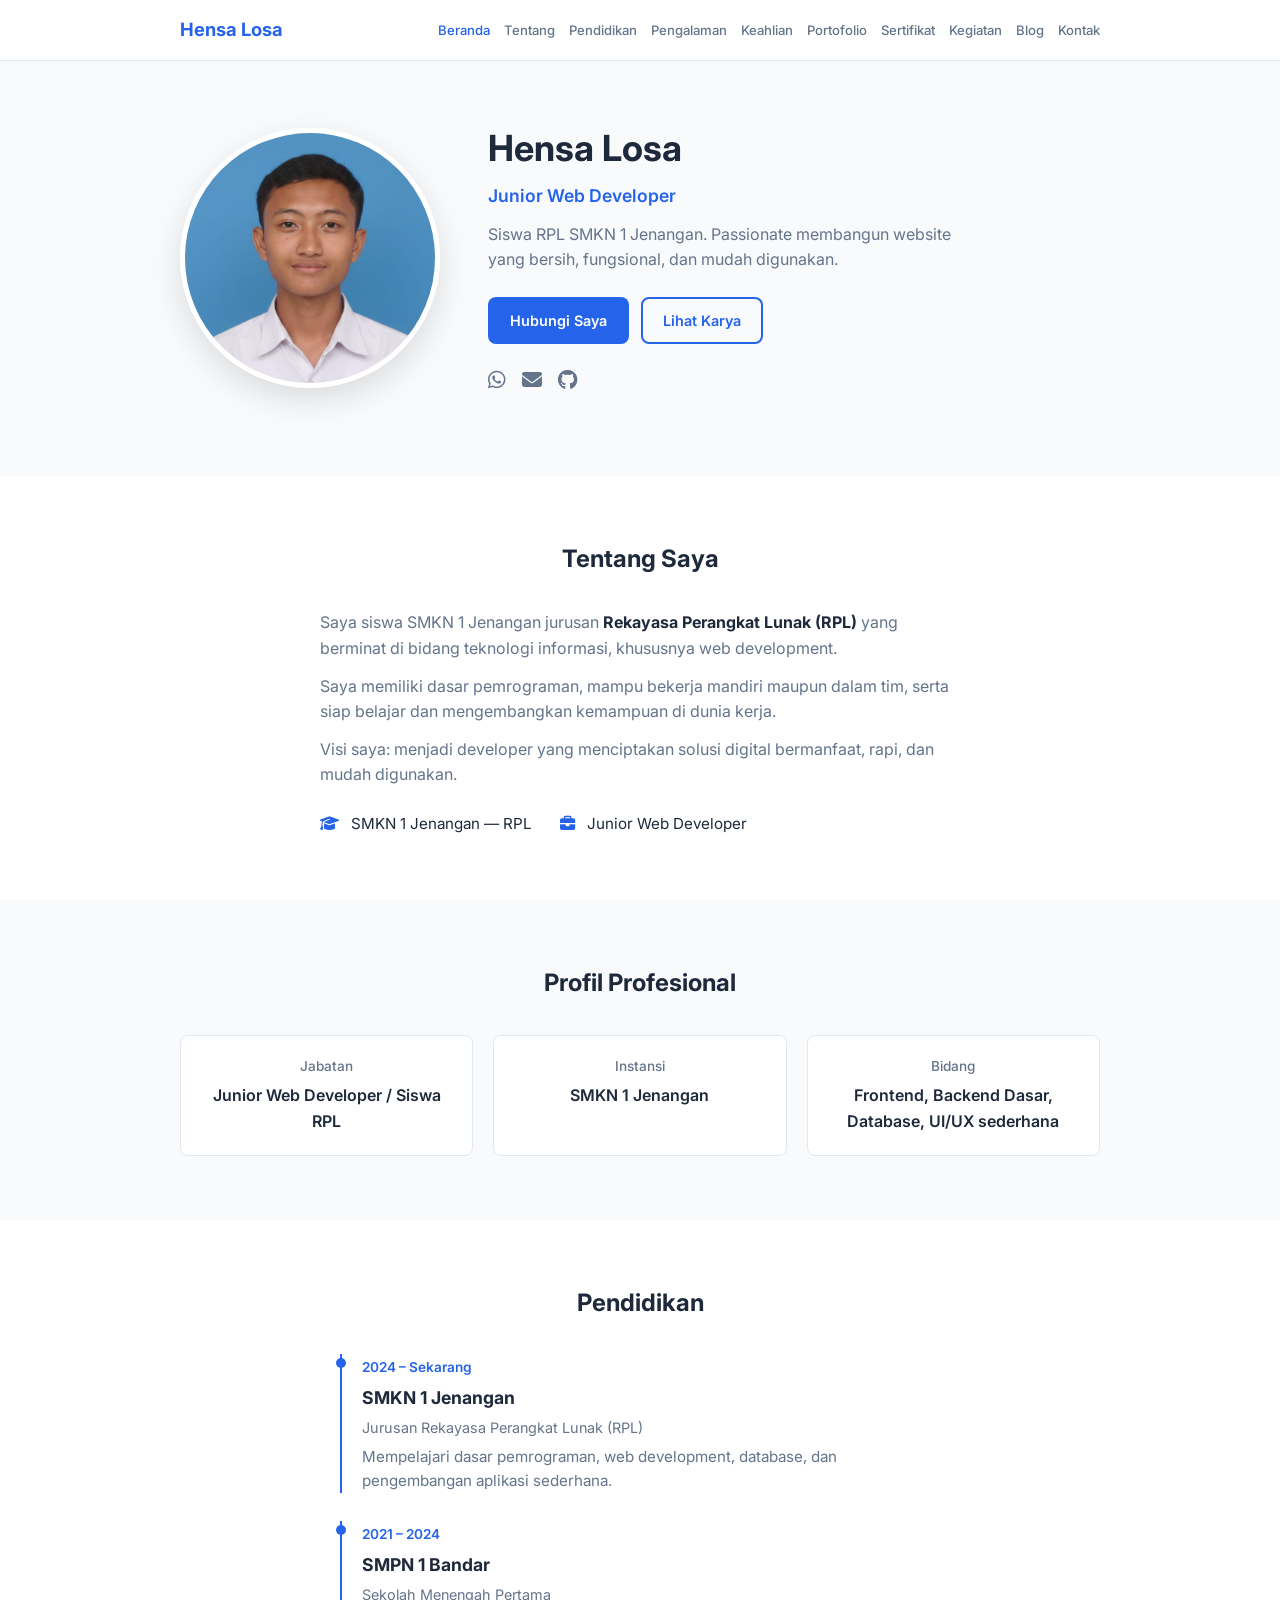
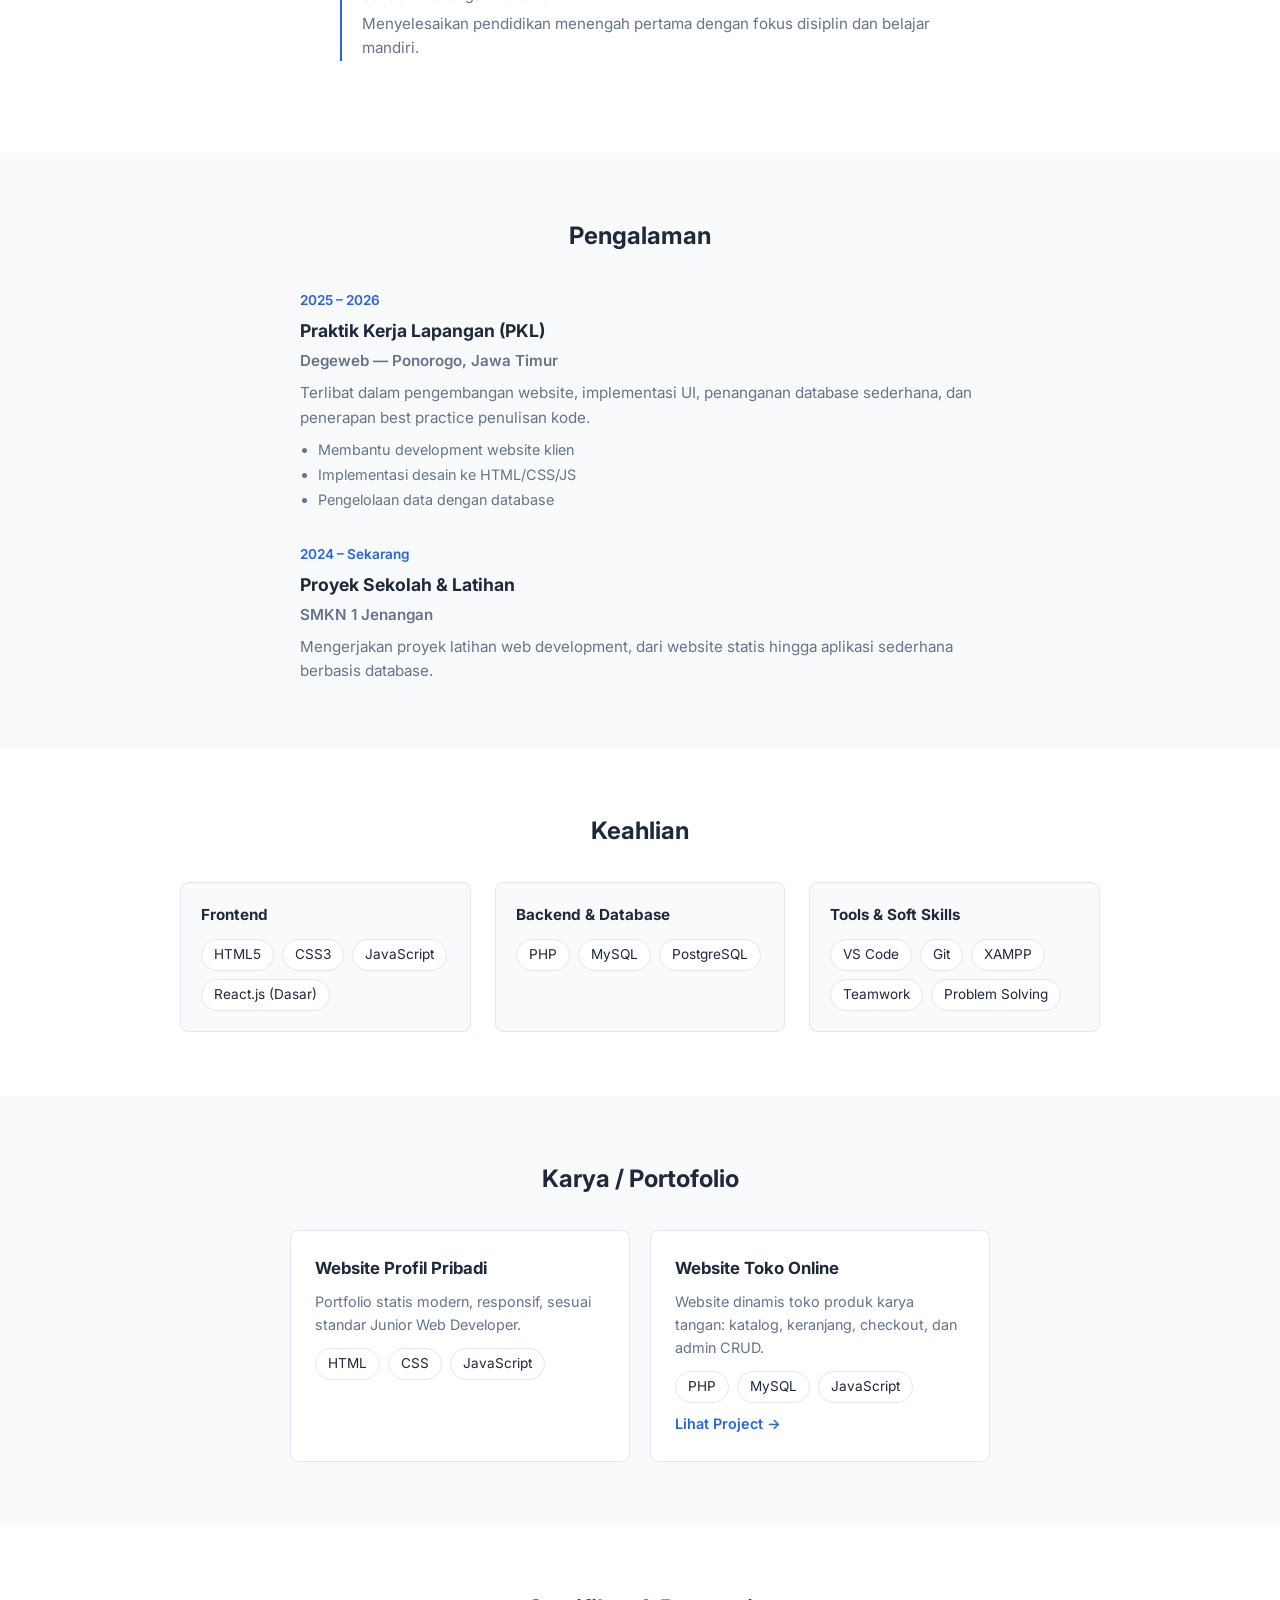
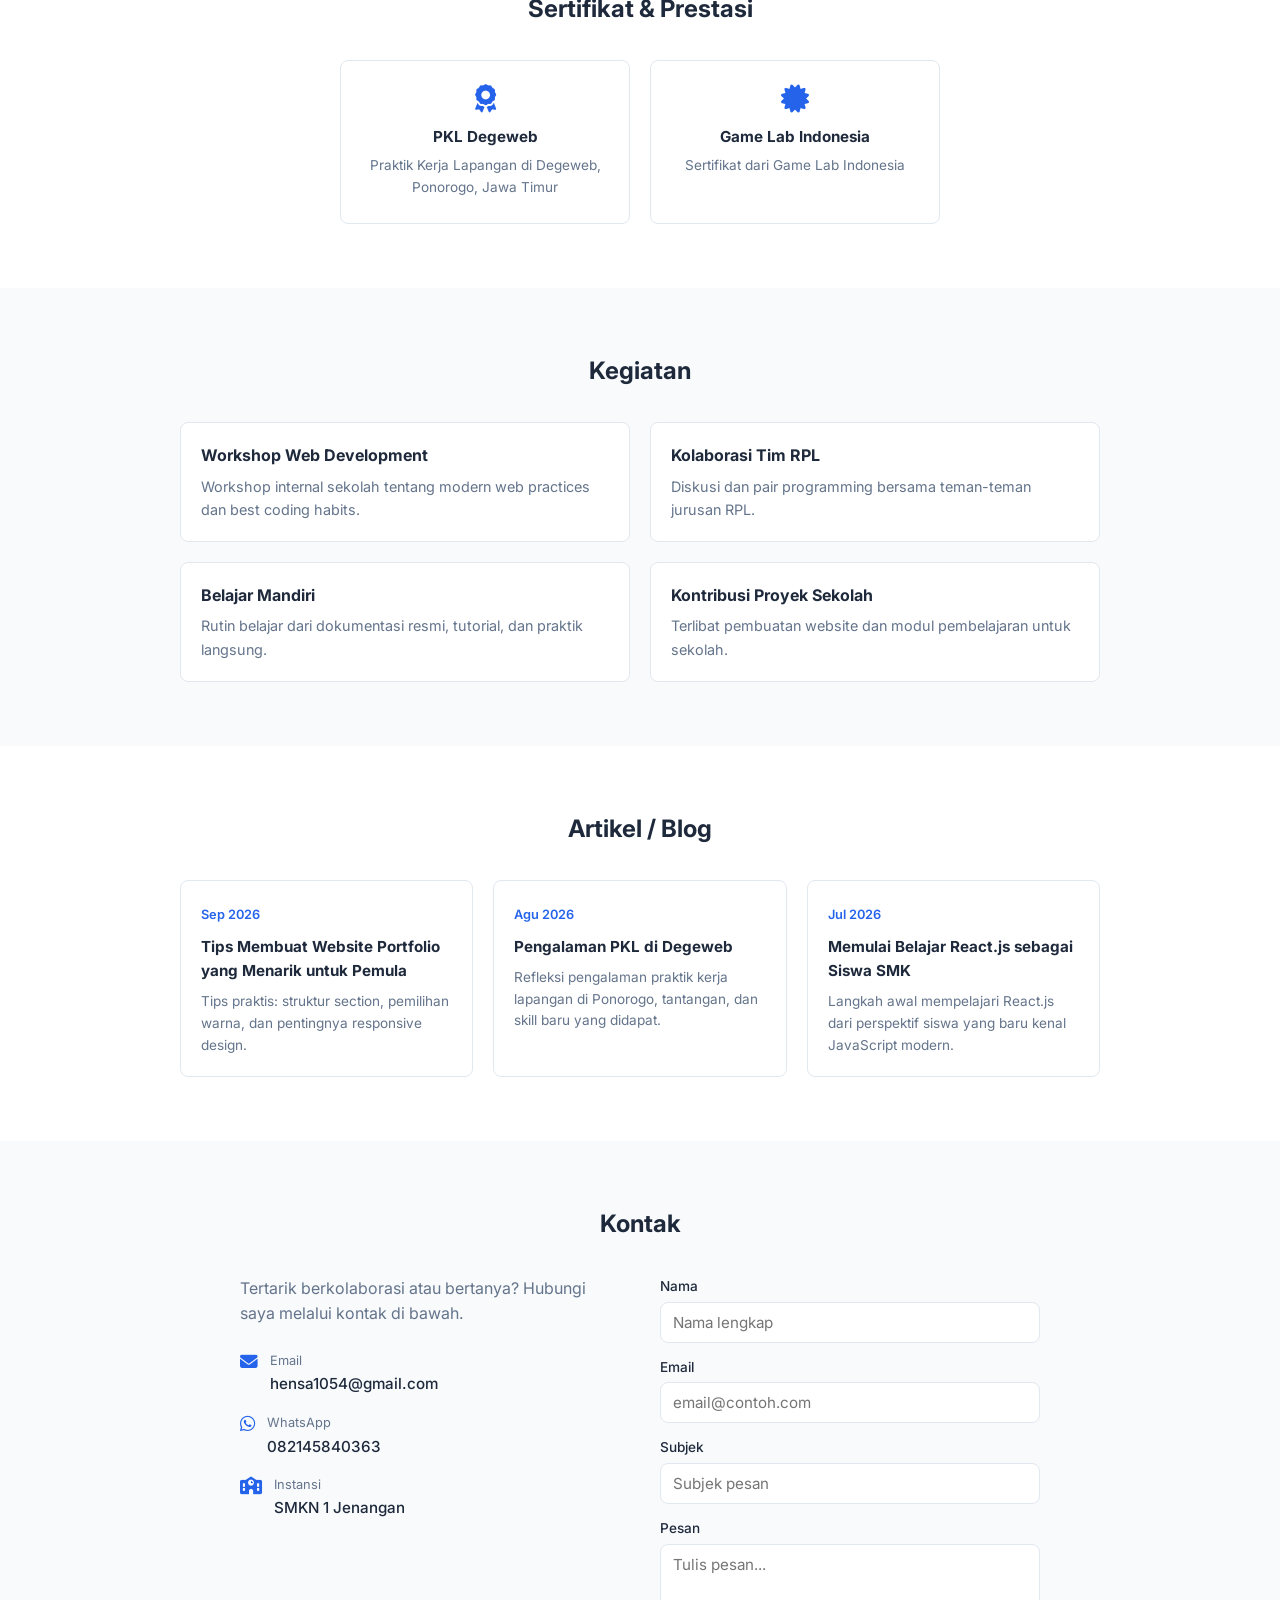
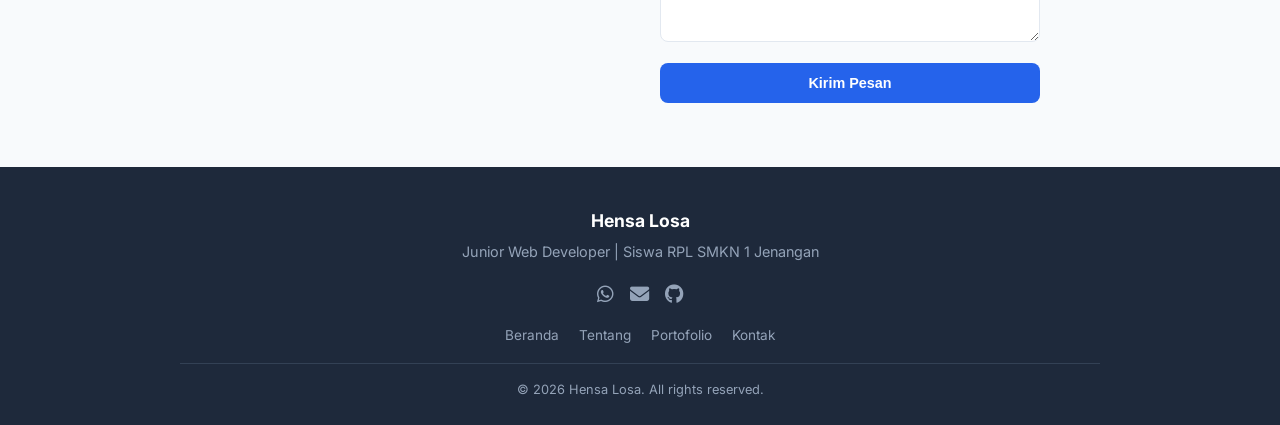
==== index.html @ ad306c88 "Add files via upload" ====
<!DOCTYPE html>
<html lang="id">
<head>
    <meta charset="UTF-8">
    <meta name="viewport" content="width=device-width, initial-scale=1.0">
    <title>Hensa Losa | Portfolio</title>
    <meta name="description" content="Portfolio Hensa Losa - Junior Web Developer, Siswa RPL SMKN 1 Jenangan">
    <link rel="stylesheet" href="css/style.css">
    <link rel="stylesheet" href="https://cdnjs.cloudflare.com/ajax/libs/font-awesome/6.5.1/css/all.min.css">
    <link href="https://fonts.googleapis.com/css2?family=Inter:wght@400;500;600;700&display=swap" rel="stylesheet">
    <link rel="icon" type="image/png" href="assets/logo-smk.png">
</head>
<body>

    <!-- Navbar -->
    <header class="header" id="header">
        <nav class="navbar">
            <a href="#beranda" class="logo">
                <span>Hensa Losa</span>
            </a>
            <ul class="nav-menu" id="nav-menu">
                <li><a href="#beranda" class="nav-link">Beranda</a></li>
                <li><a href="#tentang" class="nav-link">Tentang</a></li>
                <li><a href="#pendidikan" class="nav-link">Pendidikan</a></li>
                <li><a href="#pengalaman" class="nav-link">Pengalaman</a></li>
                <li><a href="#keahlian" class="nav-link">Keahlian</a></li>
                <li><a href="#portofolio" class="nav-link">Portofolio</a></li>
                <li><a href="#sertifikat" class="nav-link">Sertifikat</a></li>
                <li><a href="#kegiatan" class="nav-link">Kegiatan</a></li>
                <li><a href="#blog" class="nav-link">Blog</a></li>
                <li><a href="#kontak" class="nav-link">Kontak</a></li>
            </ul>
            <button class="nav-toggle" id="nav-toggle" aria-label="Menu">
                <i class="fas fa-bars"></i>
            </button>
        </nav>
    </header>

    <!-- Hero -->
    <section class="hero" id="beranda">
        <div class="container hero-content">
            <img src="assets/foto-diri.jpg" alt="Hensa Losa" class="hero-photo">
            <div class="hero-text">
                <h1>Hensa Losa</h1>
                <p class="hero-role">Junior Web Developer</p>
                <p class="hero-tagline">Siswa RPL SMKN 1 Jenangan. Passionate membangun website yang bersih, fungsional, dan mudah digunakan.</p>
                <div class="hero-btns">
                    <a href="#kontak" class="btn btn-primary">Hubungi Saya</a>
                    <a href="#portofolio" class="btn btn-outline">Lihat Karya</a>
                </div>
                <div class="hero-social">
                    <a href="https://wa.me/6282145840363" target="_blank" aria-label="WhatsApp"><i class="fab fa-whatsapp"></i></a>
                    <a href="mailto:hensa1054@gmail.com" aria-label="Email"><i class="fas fa-envelope"></i></a>
                    <a href="#" aria-label="GitHub"><i class="fab fa-github"></i></a>
                </div>
            </div>
        </div>
    </section>

    <!-- Tentang Saya -->
    <section class="section" id="tentang">
        <div class="container">
            <h2 class="section-title">Tentang Saya</h2>
            <div class="about-content">
                <p>Saya siswa SMKN 1 Jenangan jurusan <strong>Rekayasa Perangkat Lunak (RPL)</strong> yang berminat di bidang teknologi informasi, khususnya web development.</p>
                <p>Saya memiliki dasar pemrograman, mampu bekerja mandiri maupun dalam tim, serta siap belajar dan mengembangkan kemampuan di dunia kerja.</p>
                <p>Visi saya: menjadi developer yang menciptakan solusi digital bermanfaat, rapi, dan mudah digunakan.</p>
                <div class="about-info">
                    <div><i class="fas fa-graduation-cap"></i> SMKN 1 Jenangan — RPL</div>
                    <div><i class="fas fa-briefcase"></i> Junior Web Developer</div>
                </div>
            </div>
        </div>
    </section>

    <!-- Profil Profesional -->
    <section class="section section-alt" id="profil">
        <div class="container">
            <h2 class="section-title">Profil Profesional</h2>
            <div class="profil-grid">
                <div class="profil-item">
                    <h3>Jabatan</h3>
                    <p>Junior Web Developer / Siswa RPL</p>
                </div>
                <div class="profil-item">
                    <h3>Instansi</h3>
                    <p>SMKN 1 Jenangan</p>
                </div>
                <div class="profil-item">
                    <h3>Bidang</h3>
                    <p>Frontend, Backend Dasar, Database, UI/UX sederhana</p>
                </div>
            </div>
        </div>
    </section>

    <!-- Pendidikan -->
    <section class="section" id="pendidikan">
        <div class="container">
            <h2 class="section-title">Pendidikan</h2>
            <div class="timeline">
                <div class="timeline-item">
                    <span class="date">2024 – Sekarang</span>
                    <h3>SMKN 1 Jenangan</h3>
                    <p class="subtitle">Jurusan Rekayasa Perangkat Lunak (RPL)</p>
                    <p>Mempelajari dasar pemrograman, web development, database, dan pengembangan aplikasi sederhana.</p>
                </div>
                <div class="timeline-item">
                    <span class="date">2021 – 2024</span>
                    <h3>SMPN 1 Bandar</h3>
                    <p class="subtitle">Sekolah Menengah Pertama</p>
                    <p>Menyelesaikan pendidikan menengah pertama dengan fokus disiplin dan belajar mandiri.</p>
                </div>
            </div>
        </div>
    </section>

    <!-- Pengalaman -->
    <section class="section section-alt" id="pengalaman">
        <div class="container">
            <h2 class="section-title">Pengalaman</h2>
            <div class="exp-list">
                <div class="exp-item">
                    <span class="date">2025 – 2026</span>
                    <h3>Praktik Kerja Lapangan (PKL)</h3>
                    <p class="company">Degeweb — Ponorogo, Jawa Timur</p>
                    <p>Terlibat dalam pengembangan website, implementasi UI, penanganan database sederhana, dan penerapan best practice penulisan kode.</p>
                    <ul>
                        <li>Membantu development website klien</li>
                        <li>Implementasi desain ke HTML/CSS/JS</li>
                        <li>Pengelolaan data dengan database</li>
                    </ul>
                </div>
                <div class="exp-item">
                    <span class="date">2024 – Sekarang</span>
                    <h3>Proyek Sekolah & Latihan</h3>
                    <p class="company">SMKN 1 Jenangan</p>
                    <p>Mengerjakan proyek latihan web development, dari website statis hingga aplikasi sederhana berbasis database.</p>
                </div>
            </div>
        </div>
    </section>

    <!-- Keahlian (simpel) -->
    <section class="section" id="keahlian">
        <div class="container">
            <h2 class="section-title">Keahlian</h2>
            <div class="skills-simple">
                <div class="skill-box">
                    <h3>Frontend</h3>
                    <div class="tags">
                        <span>HTML5</span>
                        <span>CSS3</span>
                        <span>JavaScript</span>
                        <span>React.js (Dasar)</span>
                    </div>
                </div>
                <div class="skill-box">
                    <h3>Backend & Database</h3>
                    <div class="tags">
                        <span>PHP</span>
                        <span>MySQL</span>
                        <span>PostgreSQL</span>
                    </div>
                </div>
                <div class="skill-box">
                    <h3>Tools & Soft Skills</h3>
                    <div class="tags">
                        <span>VS Code</span>
                        <span>Git</span>
                        <span>XAMPP</span>
                        <span>Teamwork</span>
                        <span>Problem Solving</span>
                    </div>
                </div>
            </div>
        </div>
    </section>

    <!-- Portofolio (2 saja) -->
    <section class="section section-alt" id="portofolio">
        <div class="container">
            <h2 class="section-title">Karya / Portofolio</h2>
            <div class="portfolio-grid portfolio-two">
                <div class="portfolio-card">
                    <h3>Website Profil Pribadi</h3>
                    <p>Portfolio statis modern, responsif, sesuai standar Junior Web Developer.</p>
                    <div class="tags"><span>HTML</span><span>CSS</span><span>JavaScript</span></div>
                </div>
                <div class="portfolio-card">
                    <h3>Website Toko Online</h3>
                    <p>Website dinamis toko produk karya tangan: katalog, keranjang, checkout, dan admin CRUD.</p>
                    <div class="tags"><span>PHP</span><span>MySQL</span><span>JavaScript</span></div>
                    <a href="#" class="link">Lihat Project →</a>
                </div>
            </div>
        </div>
    </section>

    <!-- Sertifikat (PKL + Game Lab Indonesia) -->
    <section class="section" id="sertifikat">
        <div class="container">
            <h2 class="section-title">Sertifikat & Prestasi</h2>
            <div class="cert-grid cert-two">
                <div class="cert-card">
                    <i class="fas fa-award"></i>
                    <h3>PKL Degeweb</h3>
                    <p>Praktik Kerja Lapangan di Degeweb, Ponorogo, Jawa Timur</p>
                </div>
                <div class="cert-card">
                    <i class="fas fa-certificate"></i>
                    <h3>Game Lab Indonesia</h3>
                    <p>Sertifikat dari Game Lab Indonesia</p>
                </div>
            </div>
        </div>
    </section>

    <!-- Kegiatan -->
    <section class="section section-alt" id="kegiatan">
        <div class="container">
            <h2 class="section-title">Kegiatan</h2>
            <div class="kegiatan-grid">
                <div class="kegiatan-card">
                    <h3>Workshop Web Development</h3>
                    <p>Workshop internal sekolah tentang modern web practices dan best coding habits.</p>
                </div>
                <div class="kegiatan-card">
                    <h3>Kolaborasi Tim RPL</h3>
                    <p>Diskusi dan pair programming bersama teman-teman jurusan RPL.</p>
                </div>
                <div class="kegiatan-card">
                    <h3>Belajar Mandiri</h3>
                    <p>Rutin belajar dari dokumentasi resmi, tutorial, dan praktik langsung.</p>
                </div>
                <div class="kegiatan-card">
                    <h3>Kontribusi Proyek Sekolah</h3>
                    <p>Terlibat pembuatan website dan modul pembelajaran untuk sekolah.</p>
                </div>
            </div>
        </div>
    </section>

    <!-- Blog -->
    <section class="section" id="blog">
        <div class="container">
            <h2 class="section-title">Artikel / Blog</h2>
            <div class="blog-grid">
                <article class="blog-card">
                    <span class="date">Sep 2026</span>
                    <h3>Tips Membuat Website Portfolio yang Menarik untuk Pemula</h3>
                    <p>Tips praktis: struktur section, pemilihan warna, dan pentingnya responsive design.</p>
                </article>
                <article class="blog-card">
                    <span class="date">Agu 2026</span>
                    <h3>Pengalaman PKL di Degeweb</h3>
                    <p>Refleksi pengalaman praktik kerja lapangan di Ponorogo, tantangan, dan skill baru yang didapat.</p>
                </article>
                <article class="blog-card">
                    <span class="date">Jul 2026</span>
                    <h3>Memulai Belajar React.js sebagai Siswa SMK</h3>
                    <p>Langkah awal mempelajari React.js dari perspektif siswa yang baru kenal JavaScript modern.</p>
                </article>
            </div>
        </div>
    </section>

    <!-- Kontak -->
    <section class="section section-alt" id="kontak">
        <div class="container">
            <h2 class="section-title">Kontak</h2>
            <div class="contact-wrapper">
                <div class="contact-info">
                    <p>Tertarik berkolaborasi atau bertanya? Hubungi saya melalui kontak di bawah.</p>
                    <div class="contact-item">
                        <i class="fas fa-envelope"></i>
                        <div>
                            <span>Email</span>
                            <a href="mailto:hensa1054@gmail.com">hensa1054@gmail.com</a>
                        </div>
                    </div>
                    <div class="contact-item">
                        <i class="fab fa-whatsapp"></i>
                        <div>
                            <span>WhatsApp</span>
                            <a href="https://wa.me/6282145840363" target="_blank">082145840363</a>
                        </div>
                    </div>
                    <div class="contact-item">
                        <i class="fas fa-school"></i>
                        <div>
                            <span>Instansi</span>
                            <p>SMKN 1 Jenangan</p>
                        </div>
                    </div>
                </div>
                <form class="contact-form" id="contact-form">
                    <div class="form-group">
                        <label for="name">Nama</label>
                        <input type="text" id="name" name="name" required placeholder="Nama lengkap">
                    </div>
                    <div class="form-group">
                        <label for="email">Email</label>
                        <input type="email" id="email" name="email" required placeholder="email@contoh.com">
                    </div>
                    <div class="form-group">
                        <label for="subject">Subjek</label>
                        <input type="text" id="subject" name="subject" required placeholder="Subjek pesan">
                    </div>
                    <div class="form-group">
                        <label for="message">Pesan</label>
                        <textarea id="message" name="message" rows="4" required placeholder="Tulis pesan..."></textarea>
                    </div>
                    <button type="submit" class="btn btn-primary btn-full">Kirim Pesan</button>
                </form>
            </div>
        </div>
    </section>

    <!-- Footer -->
    <footer class="footer">
        <div class="container">
            <p class="footer-name">Hensa Losa</p>
            <p class="footer-desc">Junior Web Developer | Siswa RPL SMKN 1 Jenangan</p>
            <div class="footer-social">
                <a href="https://wa.me/6282145840363" target="_blank" aria-label="WhatsApp"><i class="fab fa-whatsapp"></i></a>
                <a href="mailto:hensa1054@gmail.com" aria-label="Email"><i class="fas fa-envelope"></i></a>
                <a href="#" aria-label="GitHub"><i class="fab fa-github"></i></a>
            </div>
            <nav class="footer-nav">
                <a href="#beranda">Beranda</a>
                <a href="#tentang">Tentang</a>
                <a href="#portofolio">Portofolio</a>
                <a href="#kontak">Kontak</a>
            </nav>
            <p class="footer-copy">&copy; 2026 Hensa Losa. All rights reserved.</p>
        </div>
    </footer>

    <script src="js/script.js"></script>
</body>
</html>
---- css/style.css ----
/* ===== Base ===== */
*, *::before, *::after {
    margin: 0;
    padding: 0;
    box-sizing: border-box;
}

:root {
    --primary: #2563eb;
    --primary-dark: #1d4ed8;
    --text: #1e293b;
    --text-light: #64748b;
    --bg: #ffffff;
    --bg-alt: #f8fafc;
    --border: #e2e8f0;
    --radius: 8px;
}

html {
    scroll-behavior: smooth;
}

body {
    font-family: 'Inter', system-ui, sans-serif;
    color: var(--text);
    background: var(--bg);
    line-height: 1.6;
}

a {
    color: inherit;
    text-decoration: none;
}

ul {
    list-style: none;
}

img {
    max-width: 100%;
    display: block;
}

.container {
    width: 100%;
    max-width: 960px;
    margin: 0 auto;
    padding: 0 20px;
}

/* ===== Header ===== */
.header {
    position: fixed;
    top: 0;
    left: 0;
    right: 0;
    background: #fff;
    border-bottom: 1px solid var(--border);
    z-index: 100;
}

.navbar {
    max-width: 960px;
    margin: 0 auto;
    padding: 0 20px;
    height: 60px;
    display: flex;
    align-items: center;
    justify-content: space-between;
}

.logo {
    display: flex;
    align-items: center;
    gap: 10px;
    font-weight: 700;
    font-size: 1.15rem;
    color: var(--primary);
}

.logo-img {
    width: 40px;
    height: 40px;
    object-fit: contain;
    border-radius: 50%;
}

.nav-menu {
    display: flex;
    gap: 14px;
}

.nav-link {
    font-size: 0.82rem;
    font-weight: 500;
    color: var(--text-light);
    transition: color 0.2s;
}

.nav-link:hover,
.nav-link.active {
    color: var(--primary);
}

.nav-toggle {
    display: none;
    background: none;
    border: none;
    font-size: 1.25rem;
    cursor: pointer;
    color: var(--text);
}

/* ===== Hero ===== */
.hero {
    padding: 120px 0 80px;
    background: var(--bg-alt);
}

.hero-content {
    display: flex;
    align-items: center;
    gap: 48px;
}

.hero-photo {
    width: 260px;
    height: 260px;
    border-radius: 50%;
    object-fit: cover;
    object-position: center top;
    border: 5px solid #fff;
    box-shadow: 0 12px 32px rgba(0,0,0,0.12);
    flex-shrink: 0;
}

.hero-text h1 {
    font-size: 2.25rem;
    font-weight: 700;
    margin-bottom: 4px;
}

.hero-role {
    color: var(--primary);
    font-weight: 600;
    font-size: 1.1rem;
    margin-bottom: 12px;
}

.hero-tagline {
    color: var(--text-light);
    margin-bottom: 24px;
    max-width: 480px;
}

.hero-btns {
    display: flex;
    gap: 12px;
    margin-bottom: 20px;
}

.hero-social {
    display: flex;
    gap: 16px;
}

.hero-social a {
    font-size: 1.25rem;
    color: var(--text-light);
    transition: color 0.2s;
}

.hero-social a:hover {
    color: var(--primary);
}

/* ===== Buttons ===== */
.btn {
    display: inline-block;
    padding: 10px 20px;
    border-radius: var(--radius);
    font-weight: 600;
    font-size: 0.9rem;
    transition: all 0.2s;
    border: 2px solid transparent;
    cursor: pointer;
}

.btn-primary {
    background: var(--primary);
    color: #fff;
}

.btn-primary:hover {
    background: var(--primary-dark);
}

.btn-outline {
    border-color: var(--primary);
    color: var(--primary);
    background: transparent;
}

.btn-outline:hover {
    background: var(--primary);
    color: #fff;
}

.btn-full {
    width: 100%;
    text-align: center;
}

/* ===== Sections ===== */
.section {
    padding: 64px 0;
}

.section-alt {
    background: var(--bg-alt);
}

.section-title {
    font-size: 1.5rem;
    font-weight: 700;
    margin-bottom: 32px;
    text-align: center;
}

/* ===== Tentang ===== */
.about-content {
    max-width: 640px;
    margin: 0 auto;
}

.about-content p {
    margin-bottom: 12px;
    color: var(--text-light);
}

.about-content strong {
    color: var(--text);
}

.about-info {
    display: flex;
    flex-wrap: wrap;
    gap: 16px 28px;
    margin-top: 24px;
    font-size: 0.95rem;
}

.about-info i {
    color: var(--primary);
    margin-right: 8px;
}

/* ===== Profil ===== */
.profil-grid {
    display: grid;
    grid-template-columns: repeat(3, 1fr);
    gap: 20px;
}

.profil-item {
    background: #fff;
    border: 1px solid var(--border);
    border-radius: var(--radius);
    padding: 20px;
    text-align: center;
}

.profil-item h3 {
    font-size: 0.85rem;
    color: var(--text-light);
    margin-bottom: 6px;
    font-weight: 500;
}

.profil-item p {
    font-weight: 600;
}

/* ===== Timeline / Pendidikan ===== */
.timeline {
    max-width: 600px;
    margin: 0 auto;
}

.timeline-item {
    padding-left: 20px;
    border-left: 2px solid var(--primary);
    margin-bottom: 28px;
    position: relative;
}

.timeline-item::before {
    content: '';
    position: absolute;
    left: -6px;
    top: 4px;
    width: 10px;
    height: 10px;
    border-radius: 50%;
    background: var(--primary);
}

.timeline-item .date {
    font-size: 0.85rem;
    color: var(--primary);
    font-weight: 600;
}

.timeline-item h3 {
    font-size: 1.1rem;
    margin: 4px 0;
}

.timeline-item .subtitle {
    font-size: 0.9rem;
    color: var(--text-light);
    margin-bottom: 6px;
}

.timeline-item p {
    font-size: 0.95rem;
    color: var(--text-light);
}

/* ===== Pengalaman ===== */
.exp-list {
    max-width: 680px;
    margin: 0 auto;
    display: flex;
    flex-direction: column;
    gap: 28px;
}

.exp-item .date {
    font-size: 0.85rem;
    color: var(--primary);
    font-weight: 600;
}

.exp-item h3 {
    font-size: 1.1rem;
    margin: 4px 0;
}

.exp-item .company {
    font-weight: 600;
    color: var(--text-light);
    margin-bottom: 8px;
}

.exp-item p {
    color: var(--text-light);
    font-size: 0.95rem;
}

.exp-item ul {
    margin-top: 8px;
    padding-left: 18px;
    list-style: disc;
}

.exp-item li {
    color: var(--text-light);
    font-size: 0.9rem;
    margin-bottom: 2px;
}

/* ===== Keahlian ===== */
.skills-grid {
    display: grid;
    grid-template-columns: repeat(3, 1fr);
    gap: 28px;
}

.skill-group h3 {
    font-size: 1rem;
    margin-bottom: 16px;
}

.skill {
    margin-bottom: 12px;
}

.skill span {
    font-size: 0.9rem;
    display: block;
    margin-bottom: 4px;
}

.skill .bar {
    height: 6px;
    background: var(--border);
    border-radius: 3px;
    overflow: hidden;
}

.skill .bar div {
    height: 100%;
    background: var(--primary);
    border-radius: 3px;
}

.tags {
    display: flex;
    flex-wrap: wrap;
    gap: 8px;
}

.tags span {
    background: #fff;
    border: 1px solid var(--border);
    padding: 4px 12px;
    border-radius: 20px;
    font-size: 0.85rem;
}

.section-alt .tags span {
    background: var(--bg);
}

/* ===== Portofolio ===== */
.portfolio-grid {
    display: grid;
    grid-template-columns: repeat(2, 1fr);
    gap: 20px;
}

.portfolio-card {
    background: #fff;
    border: 1px solid var(--border);
    border-radius: var(--radius);
    padding: 24px;
}

.portfolio-card h3 {
    font-size: 1.05rem;
    margin-bottom: 8px;
}

.portfolio-card p {
    font-size: 0.9rem;
    color: var(--text-light);
    margin-bottom: 12px;
}

.portfolio-card .tags {
    margin-bottom: 8px;
}

.portfolio-card .link {
    font-size: 0.9rem;
    color: var(--primary);
    font-weight: 600;
}

.portfolio-card .link:hover {
    text-decoration: underline;
}

/* ===== Sertifikat ===== */
.cert-grid {
    display: grid;
    grid-template-columns: repeat(3, 1fr);
    gap: 20px;
}

.cert-card {
    text-align: center;
    padding: 24px 16px;
    border: 1px solid var(--border);
    border-radius: var(--radius);
    background: #fff;
}

.cert-card i {
    font-size: 1.75rem;
    color: var(--primary);
    margin-bottom: 12px;
}

.cert-card h3 {
    font-size: 0.95rem;
    margin-bottom: 6px;
}

.cert-card p {
    font-size: 0.85rem;
    color: var(--text-light);
}

/* ===== Kegiatan ===== */
.kegiatan-grid {
    display: grid;
    grid-template-columns: repeat(2, 1fr);
    gap: 20px;
}

.kegiatan-card {
    background: #fff;
    border: 1px solid var(--border);
    border-radius: var(--radius);
    padding: 20px;
}

.kegiatan-card h3 {
    font-size: 1rem;
    margin-bottom: 6px;
}

.kegiatan-card p {
    font-size: 0.9rem;
    color: var(--text-light);
}

/* ===== Blog ===== */
.blog-grid {
    display: grid;
    grid-template-columns: repeat(3, 1fr);
    gap: 20px;
}

.blog-card {
    border: 1px solid var(--border);
    border-radius: var(--radius);
    padding: 20px;
    background: #fff;
}

.blog-card .date {
    font-size: 0.8rem;
    color: var(--primary);
    font-weight: 600;
}

.blog-card h3 {
    font-size: 0.95rem;
    margin: 8px 0;
}

.blog-card p {
    font-size: 0.85rem;
    color: var(--text-light);
}

/* ===== Kontak ===== */
.contact-wrapper {
    display: grid;
    grid-template-columns: 1fr 1fr;
    gap: 40px;
    max-width: 800px;
    margin: 0 auto;
}

.contact-info > p {
    color: var(--text-light);
    margin-bottom: 24px;
}

.contact-item {
    display: flex;
    gap: 12px;
    margin-bottom: 16px;
    align-items: flex-start;
}

.contact-item i {
    color: var(--primary);
    font-size: 1.1rem;
    margin-top: 2px;
}

.contact-item span {
    display: block;
    font-size: 0.8rem;
    color: var(--text-light);
}

.contact-item a,
.contact-item p {
    font-weight: 500;
    font-size: 0.95rem;
}

.contact-item a:hover {
    color: var(--primary);
}

.form-group {
    margin-bottom: 14px;
}

.form-group label {
    display: block;
    font-size: 0.85rem;
    font-weight: 500;
    margin-bottom: 4px;
}

.form-group input,
.form-group textarea {
    width: 100%;
    padding: 10px 12px;
    border: 1px solid var(--border);
    border-radius: var(--radius);
    font-family: inherit;
    font-size: 0.95rem;
    transition: border-color 0.2s;
}

.form-group input:focus,
.form-group textarea:focus {
    outline: none;
    border-color: var(--primary);
}

/* ===== Footer ===== */
.footer {
    background: var(--text);
    color: #94a3b8;
    padding: 40px 0 24px;
    text-align: center;
}

.footer-name {
    color: #fff;
    font-weight: 700;
    font-size: 1.1rem;
    margin-bottom: 4px;
}

.footer-desc {
    font-size: 0.9rem;
    margin-bottom: 16px;
}

.footer-social {
    display: flex;
    justify-content: center;
    gap: 16px;
    margin-bottom: 16px;
}

.footer-social a {
    font-size: 1.2rem;
    color: #94a3b8;
    transition: color 0.2s;
}

.footer-social a:hover {
    color: #fff;
}

.footer-nav {
    display: flex;
    justify-content: center;
    gap: 20px;
    margin-bottom: 16px;
}

.footer-nav a {
    font-size: 0.85rem;
}

.footer-nav a:hover {
    color: #fff;
}

.footer-copy {
    font-size: 0.8rem;
    border-top: 1px solid #334155;
    padding-top: 16px;
}

/* ===== Responsive ===== */
@media (max-width: 768px) {
    .nav-menu {
        position: fixed;
        top: 60px;
        left: 0;
        right: 0;
        background: #fff;
        flex-direction: column;
        padding: 20px;
        gap: 16px;
        border-bottom: 1px solid var(--border);
        display: none;
    }

    .nav-menu.active {
        display: flex;
    }

    .nav-toggle {
        display: block;
    }

    .hero-content {
        flex-direction: column;
        text-align: center;
        gap: 28px;
    }

    .hero-photo {
        width: 200px;
        height: 200px;
    }

    .hero-text h1 {
        font-size: 1.75rem;
    }

    .hero-btns {
        justify-content: center;
    }

    .hero-social {
        justify-content: center;
    }

    .hero-tagline {
        margin-left: auto;
        margin-right: auto;
    }

    .profil-grid,
    .skills-grid,
    .cert-grid,
    .blog-grid {
        grid-template-columns: 1fr;
    }

    .portfolio-grid,
    .kegiatan-grid {
        grid-template-columns: 1fr;
    }

    .contact-wrapper {
        grid-template-columns: 1fr;
        gap: 32px;
    }

    .about-info {
        flex-direction: column;
        gap: 10px;
    }
}

@media (max-width: 480px) {
    .hero {
        padding: 100px 0 60px;
    }

    .section {
        padding: 48px 0;
    }

    .hero-btns {
        flex-direction: column;
    }
}

/* ===== Keahlian Simpel ===== */
.skills-simple {
    display: grid;
    grid-template-columns: repeat(3, 1fr);
    gap: 24px;
}

.skill-box {
    background: var(--bg-alt);
    border: 1px solid var(--border);
    border-radius: var(--radius);
    padding: 20px;
}

.skill-box h3 {
    font-size: 0.95rem;
    margin-bottom: 12px;
}

.skill-box .tags {
    display: flex;
    flex-wrap: wrap;
    gap: 8px;
}

.skill-box .tags span {
    background: #fff;
    border: 1px solid var(--border);
    padding: 4px 12px;
    border-radius: 20px;
    font-size: 0.85rem;
}

.portfolio-two {
    max-width: 700px;
    margin: 0 auto;
}

.cert-two {
    max-width: 600px;
    margin: 0 auto;
    grid-template-columns: repeat(2, 1fr);
}

@media (max-width: 768px) {
    .skills-simple {
        grid-template-columns: 1fr;
    }
    .cert-two {
        grid-template-columns: 1fr;
    }
}
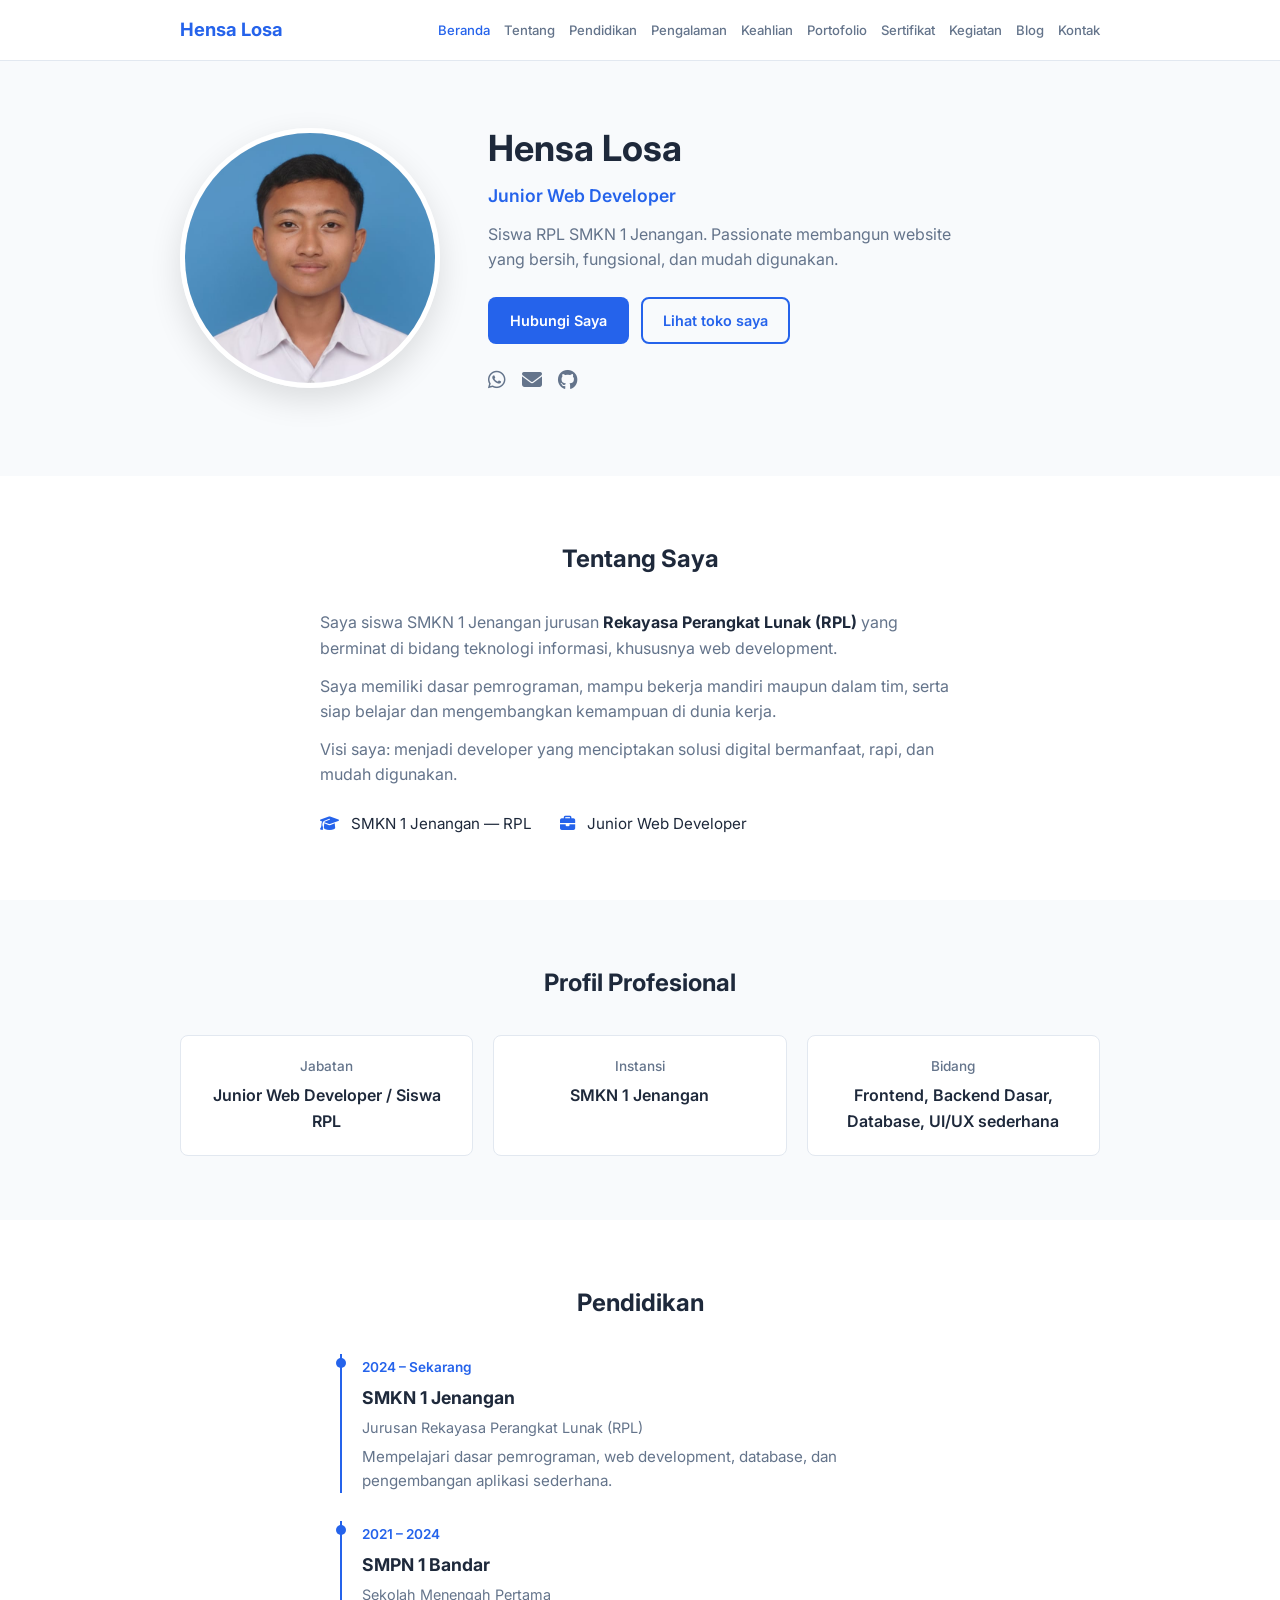
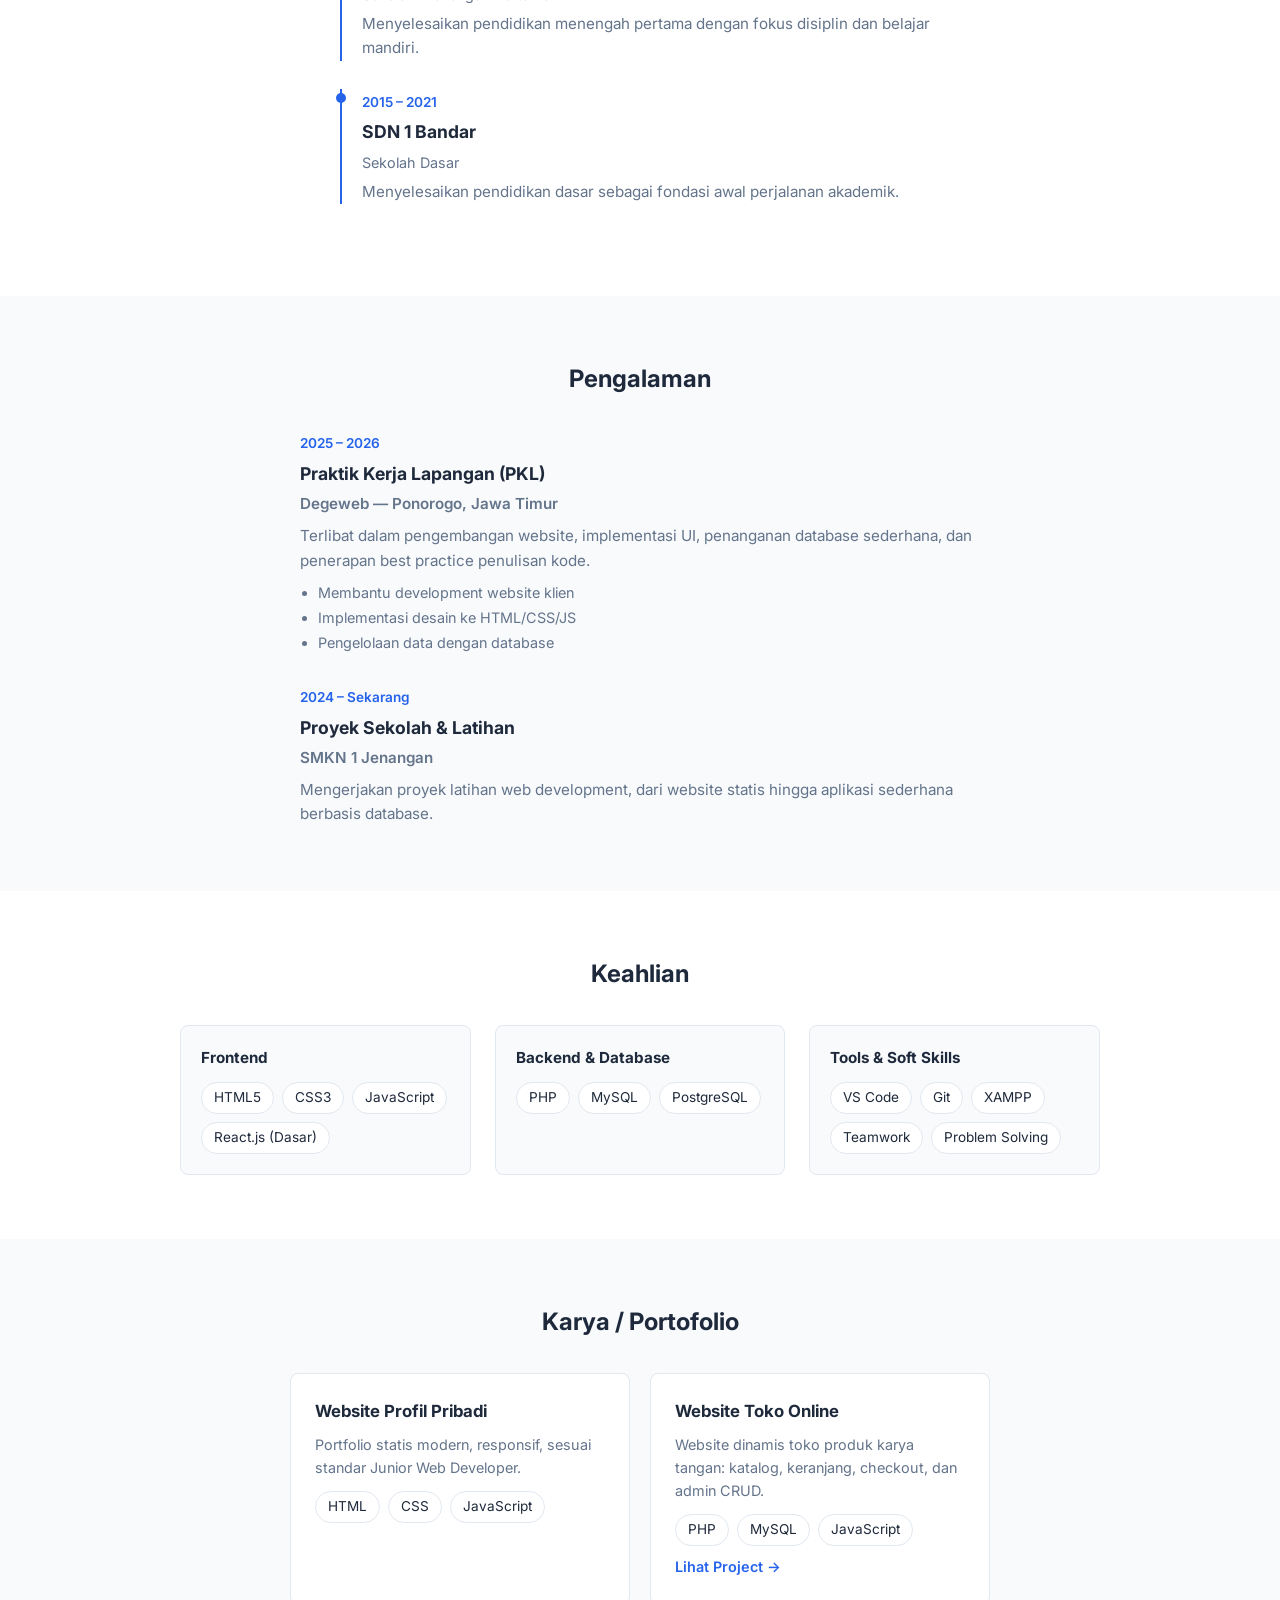
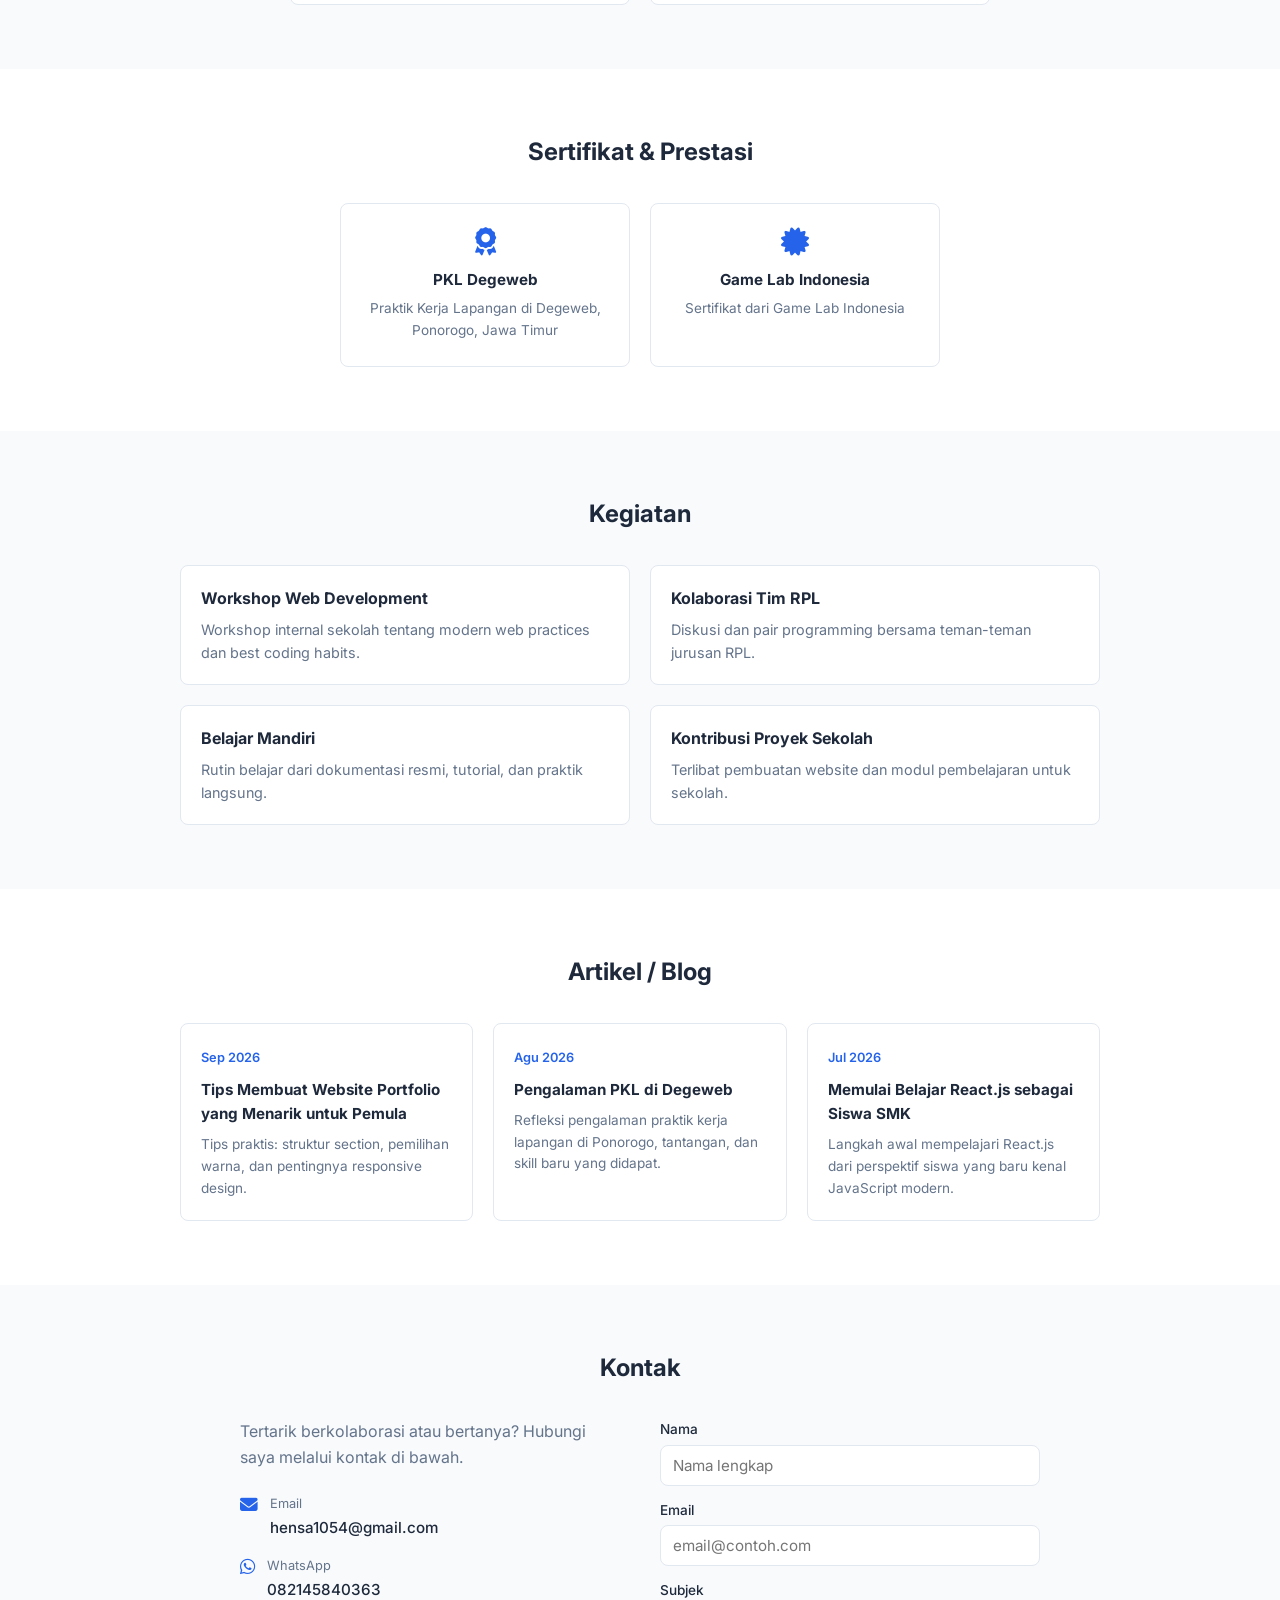
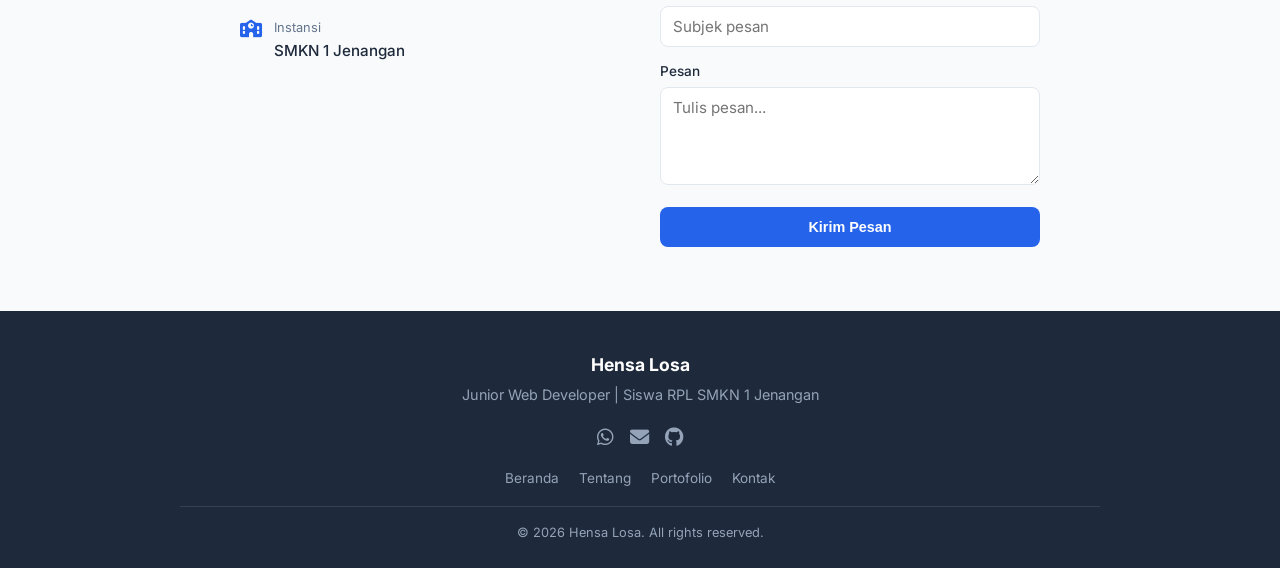
==== commit 64cd9e77: "Add files via upload" ====
--- a/index.html
+++ b/index.html
@@ -46,7 +46,7 @@
                 <p class="hero-tagline">Siswa RPL SMKN 1 Jenangan. Passionate membangun website yang bersih, fungsional, dan mudah digunakan.</p>
                 <div class="hero-btns">
                     <a href="#kontak" class="btn btn-primary">Hubungi Saya</a>
-                    <a href="#portofolio" class="btn btn-outline">Lihat Karya</a>
+                    <a href="https://rajut.mahpawon.my.id/" class="btn btn-outline" target="_blank">Lihat toko saya</a>
                 </div>
                 <div class="hero-social">
                     <a href="https://wa.me/6282145840363" target="_blank" aria-label="WhatsApp"><i class="fab fa-whatsapp"></i></a>
@@ -110,6 +110,12 @@
                     <h3>SMPN 1 Bandar</h3>
                     <p class="subtitle">Sekolah Menengah Pertama</p>
                     <p>Menyelesaikan pendidikan menengah pertama dengan fokus disiplin dan belajar mandiri.</p>
+                </div>
+                <div class="timeline-item">
+                    <span class="date">2015 – 2021</span>
+                    <h3>SDN 1 Bandar</h3>
+                    <p class="subtitle">Sekolah Dasar</p>
+                    <p>Menyelesaikan pendidikan dasar sebagai fondasi awal perjalanan akademik.</p>
                 </div>
             </div>
         </div>
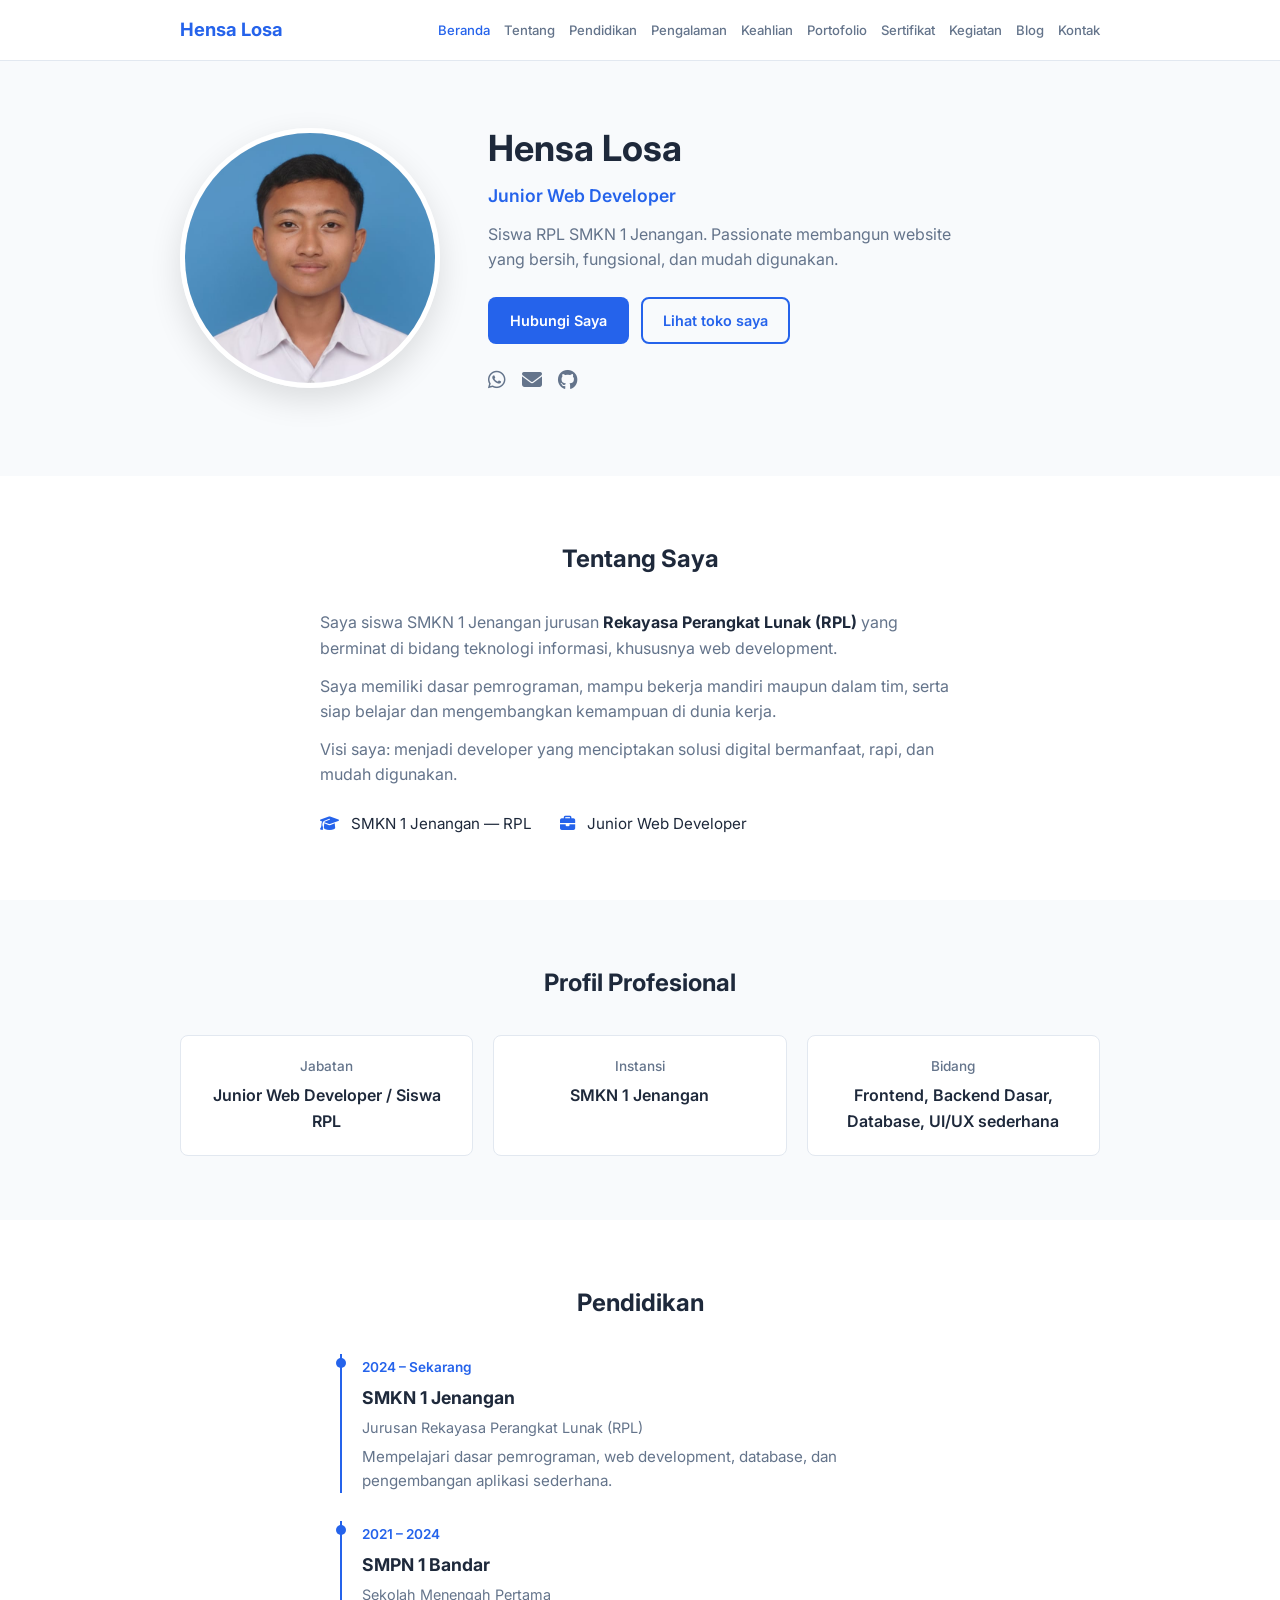
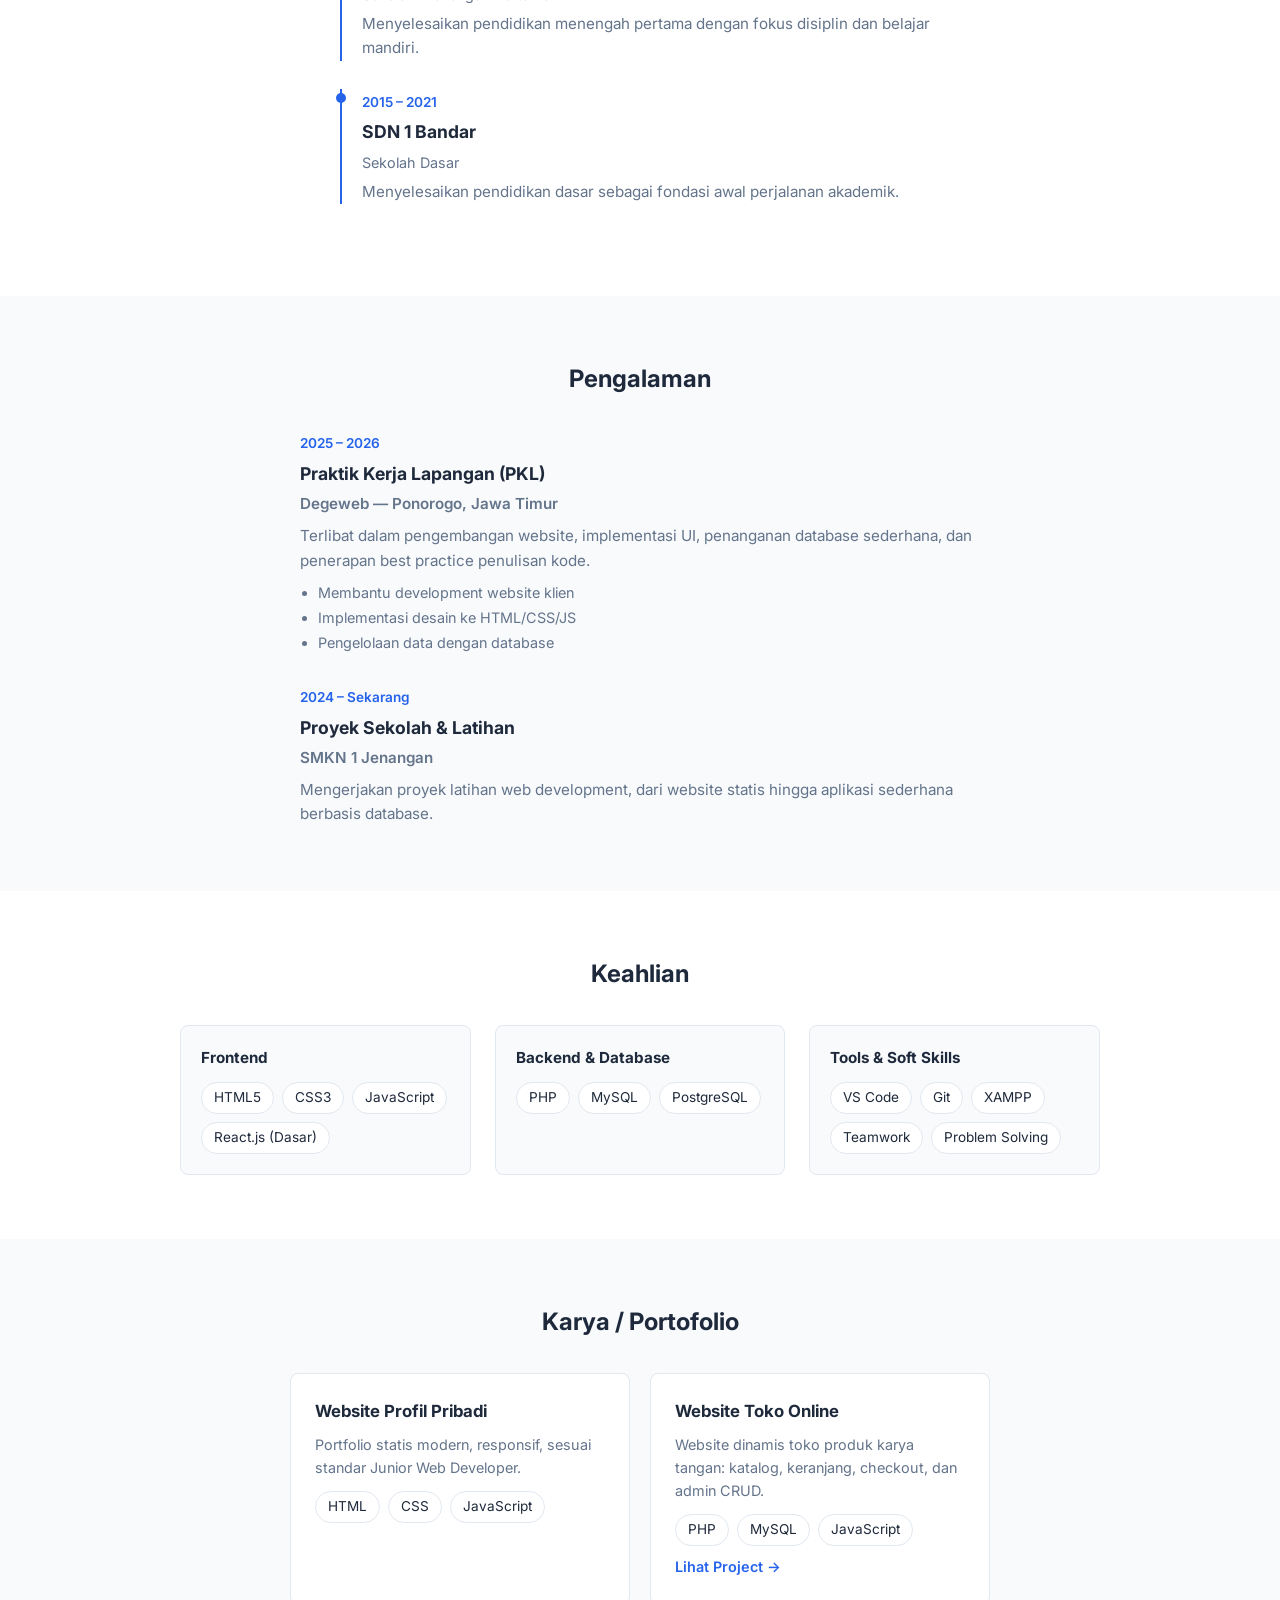
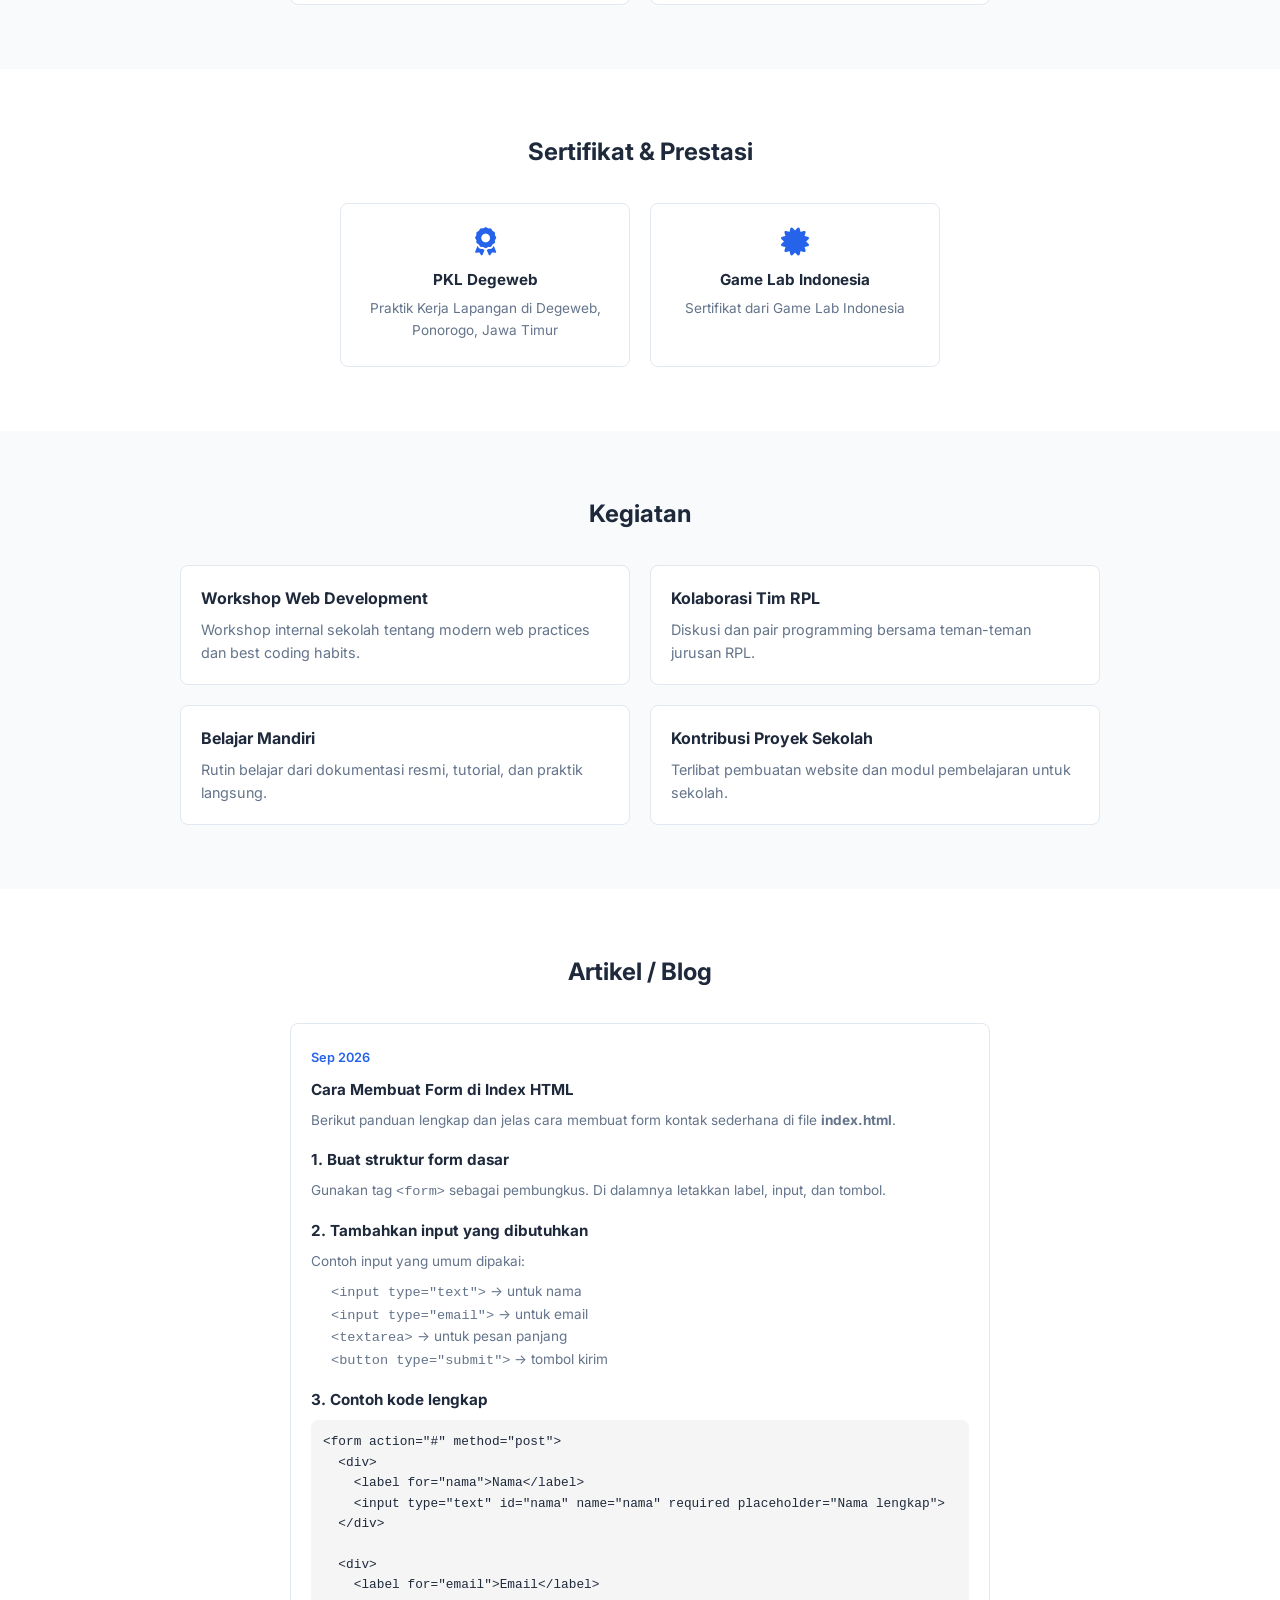
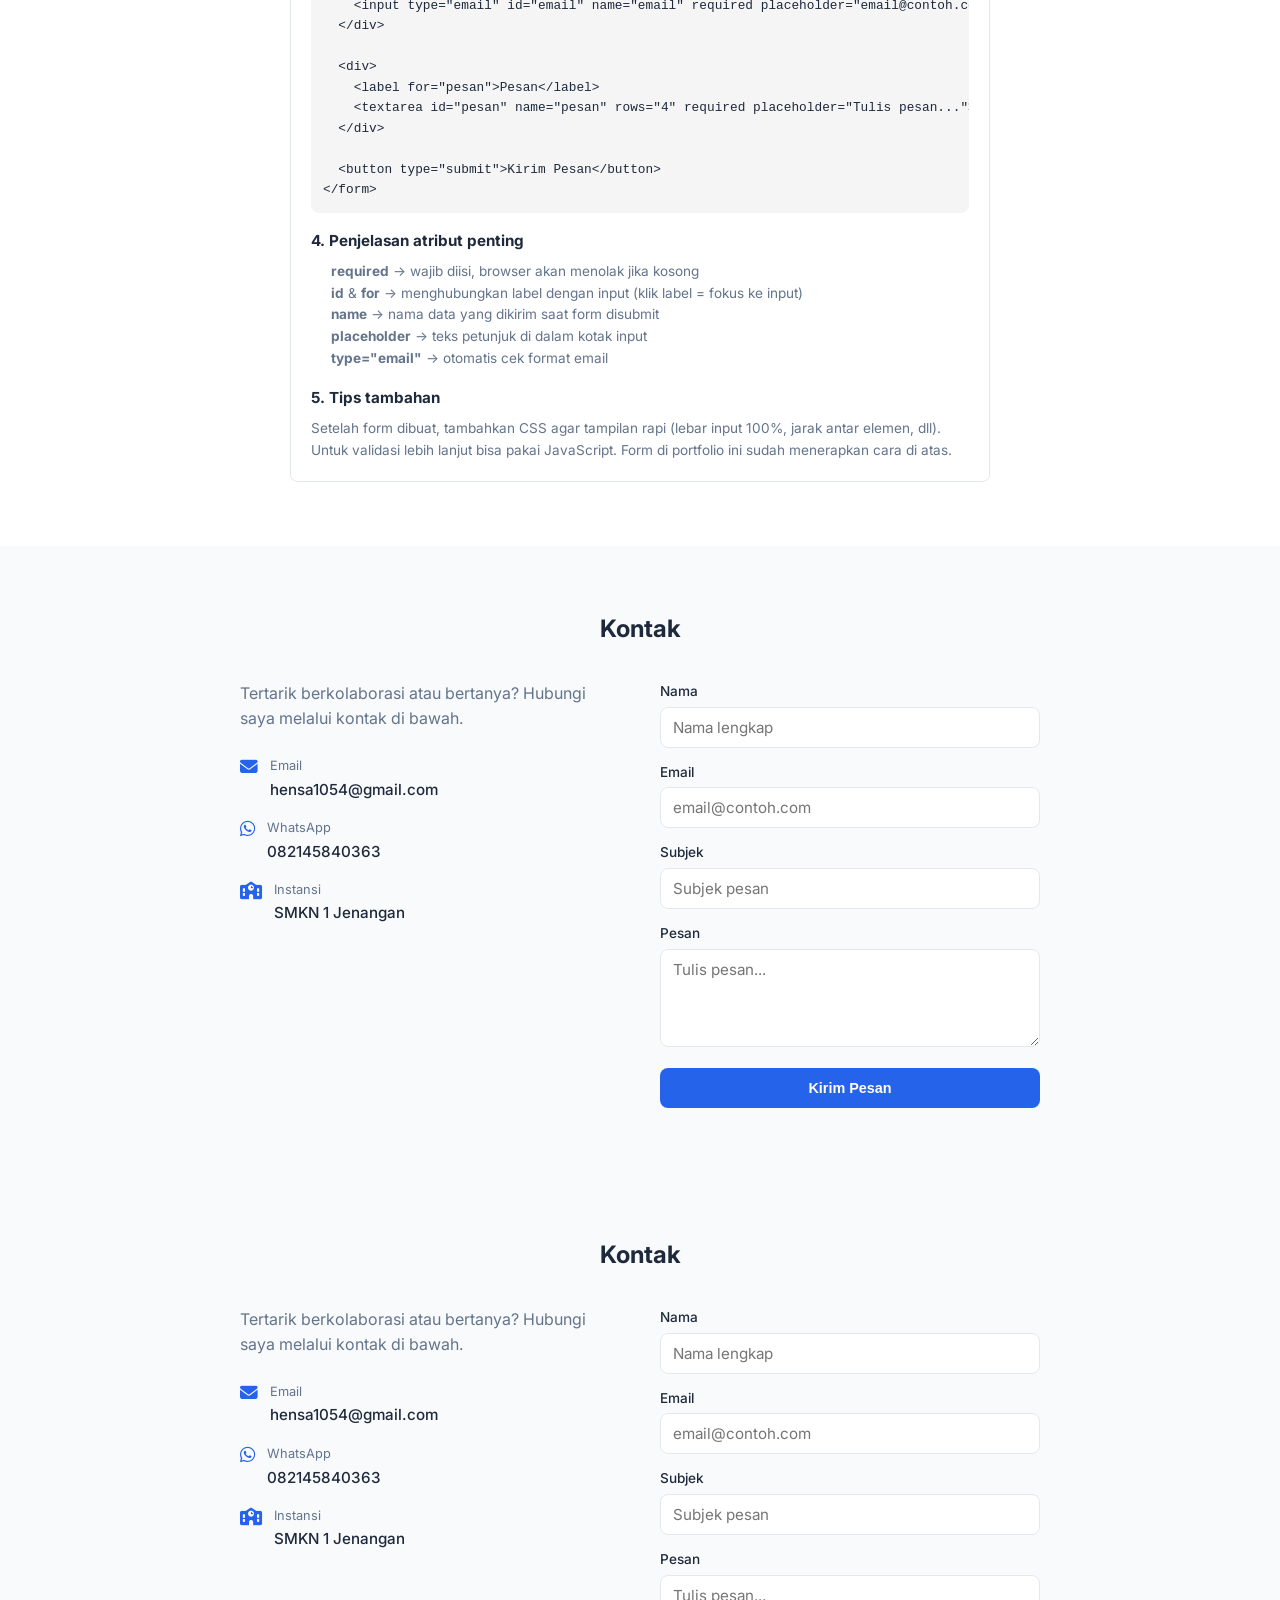
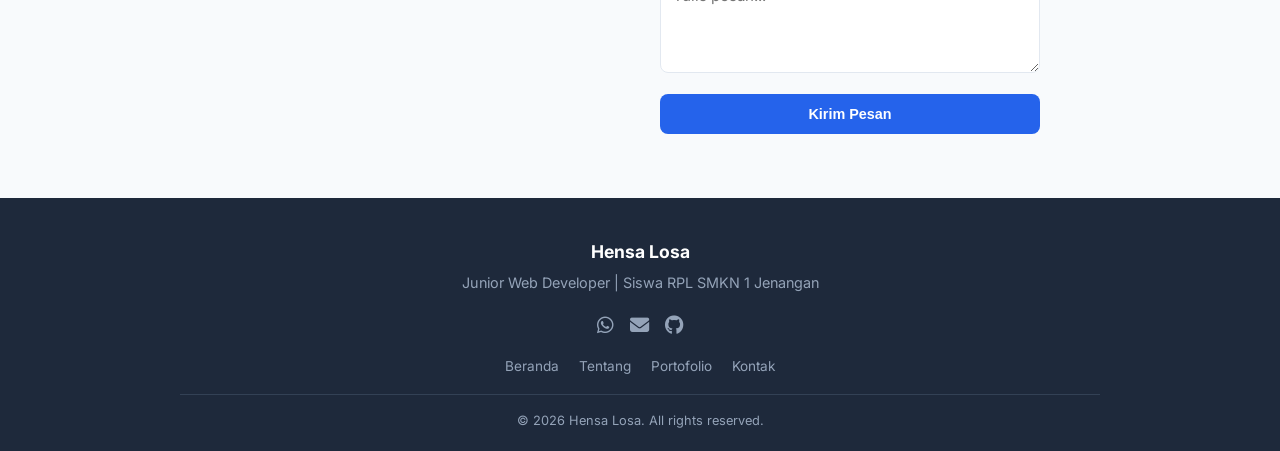
==== commit 92657e03: "Update index.html" ====
--- a/index.html
+++ b/index.html
@@ -251,22 +251,108 @@
     <section class="section" id="blog">
         <div class="container">
             <h2 class="section-title">Artikel / Blog</h2>
-            <div class="blog-grid">
-                <article class="blog-card">
+            <div class="blog-grid" style="grid-template-columns: 1fr;">
+                <article class="blog-card" style="max-width: 700px; margin: 0 auto;">
                     <span class="date">Sep 2026</span>
-                    <h3>Tips Membuat Website Portfolio yang Menarik untuk Pemula</h3>
-                    <p>Tips praktis: struktur section, pemilihan warna, dan pentingnya responsive design.</p>
+                    <h3>Cara Membuat Form di Index HTML</h3>
+                    <p>Berikut panduan lengkap dan jelas cara membuat form kontak sederhana di file <strong>index.html</strong>.</p>
+                    
+                    <h4 style="margin: 16px 0 8px; font-size: 0.95rem;">1. Buat struktur form dasar</h4>
+                    <p>Gunakan tag <code>&lt;form&gt;</code> sebagai pembungkus. Di dalamnya letakkan label, input, dan tombol.</p>
+                    
+                    <h4 style="margin: 16px 0 8px; font-size: 0.95rem;">2. Tambahkan input yang dibutuhkan</h4>
+                    <p>Contoh input yang umum dipakai:</p>
+                    <ul style="margin: 8px 0 8px 20px; font-size: 0.85rem; color: var(--text-light);">
+                        <li><code>&lt;input type="text"&gt;</code> → untuk nama</li>
+                        <li><code>&lt;input type="email"&gt;</code> → untuk email</li>
+                        <li><code>&lt;textarea&gt;</code> → untuk pesan panjang</li>
+                        <li><code>&lt;button type="submit"&gt;</code> → tombol kirim</li>
+                    </ul>
+                    
+                    <h4 style="margin: 16px 0 8px; font-size: 0.95rem;">3. Contoh kode lengkap</h4>
+                    <pre style="background: #f5f5f5; padding: 12px; border-radius: 8px; font-size: 0.8rem; overflow-x: auto; margin: 8px 0;"><code>&lt;form action="#" method="post"&gt;
+  &lt;div&gt;
+    &lt;label for="nama"&gt;Nama&lt;/label&gt;
+    &lt;input type="text" id="nama" name="nama" required placeholder="Nama lengkap"&gt;
+  &lt;/div&gt;
+
+  &lt;div&gt;
+    &lt;label for="email"&gt;Email&lt;/label&gt;
+    &lt;input type="email" id="email" name="email" required placeholder="email@contoh.com"&gt;
+  &lt;/div&gt;
+
+  &lt;div&gt;
+    &lt;label for="pesan"&gt;Pesan&lt;/label&gt;
+    &lt;textarea id="pesan" name="pesan" rows="4" required placeholder="Tulis pesan..."&gt;&lt;/textarea&gt;
+  &lt;/div&gt;
+
+  &lt;button type="submit"&gt;Kirim Pesan&lt;/button&gt;
+&lt;/form&gt;</code></pre>
+                    
+                    <h4 style="margin: 16px 0 8px; font-size: 0.95rem;">4. Penjelasan atribut penting</h4>
+                    <ul style="margin: 8px 0 8px 20px; font-size: 0.85rem; color: var(--text-light);">
+                        <li><strong>required</strong> → wajib diisi, browser akan menolak jika kosong</li>
+                        <li><strong>id</strong> &amp; <strong>for</strong> → menghubungkan label dengan input (klik label = fokus ke input)</li>
+                        <li><strong>name</strong> → nama data yang dikirim saat form disubmit</li>
+                        <li><strong>placeholder</strong> → teks petunjuk di dalam kotak input</li>
+                        <li><strong>type="email"</strong> → otomatis cek format email</li>
+                    </ul>
+                    
+                    <h4 style="margin: 16px 0 8px; font-size: 0.95rem;">5. Tips tambahan</h4>
+                    <p>Setelah form dibuat, tambahkan CSS agar tampilan rapi (lebar input 100%, jarak antar elemen, dll). Untuk validasi lebih lanjut bisa pakai JavaScript. Form di portfolio ini sudah menerapkan cara di atas.</p>
                 </article>
-                <article class="blog-card">
-                    <span class="date">Agu 2026</span>
-                    <h3>Pengalaman PKL di Degeweb</h3>
-                    <p>Refleksi pengalaman praktik kerja lapangan di Ponorogo, tantangan, dan skill baru yang didapat.</p>
-                </article>
-                <article class="blog-card">
-                    <span class="date">Jul 2026</span>
-                    <h3>Memulai Belajar React.js sebagai Siswa SMK</h3>
-                    <p>Langkah awal mempelajari React.js dari perspektif siswa yang baru kenal JavaScript modern.</p>
-                </article>
+            </div>
+        </div>
+    </section>
+
+    <!-- Kontak -->
+    <section class="section section-alt" id="kontak">
+        <div class="container">
+            <h2 class="section-title">Kontak</h2>
+            <div class="contact-wrapper">
+                <div class="contact-info">
+                    <p>Tertarik berkolaborasi atau bertanya? Hubungi saya melalui kontak di bawah.</p>
+                    <div class="contact-item">
+                        <i class="fas fa-envelope"></i>
+                        <div>
+                            <span>Email</span>
+                            <a href="mailto:hensa1054@gmail.com">hensa1054@gmail.com</a>
+                        </div>
+                    </div>
+                    <div class="contact-item">
+                        <i class="fab fa-whatsapp"></i>
+                        <div>
+                            <span>WhatsApp</span>
+                            <a href="https://wa.me/6282145840363" target="_blank">082145840363</a>
+                        </div>
+                    </div>
+                    <div class="contact-item">
+                        <i class="fas fa-school"></i>
+                        <div>
+                            <span>Instansi</span>
+                            <p>SMKN 1 Jenangan</p>
+                        </div>
+                    </div>
+                </div>
+                <form class="contact-form" id="contact-form">
+                    <div class="form-group">
+                        <label for="name">Nama</label>
+                        <input type="text" id="name" name="name" required placeholder="Nama lengkap">
+                    </div>
+                    <div class="form-group">
+                        <label for="email">Email</label>
+                        <input type="email" id="email" name="email" required placeholder="email@contoh.com">
+                    </div>
+                    <div class="form-group">
+                        <label for="subject">Subjek</label>
+                        <input type="text" id="subject" name="subject" required placeholder="Subjek pesan">
+                    </div>
+                    <div class="form-group">
+                        <label for="message">Pesan</label>
+                        <textarea id="message" name="message" rows="4" required placeholder="Tulis pesan..."></textarea>
+                    </div>
+                    <button type="submit" class="btn btn-primary btn-full">Kirim Pesan</button>
+                </form>
             </div>
         </div>
     </section>
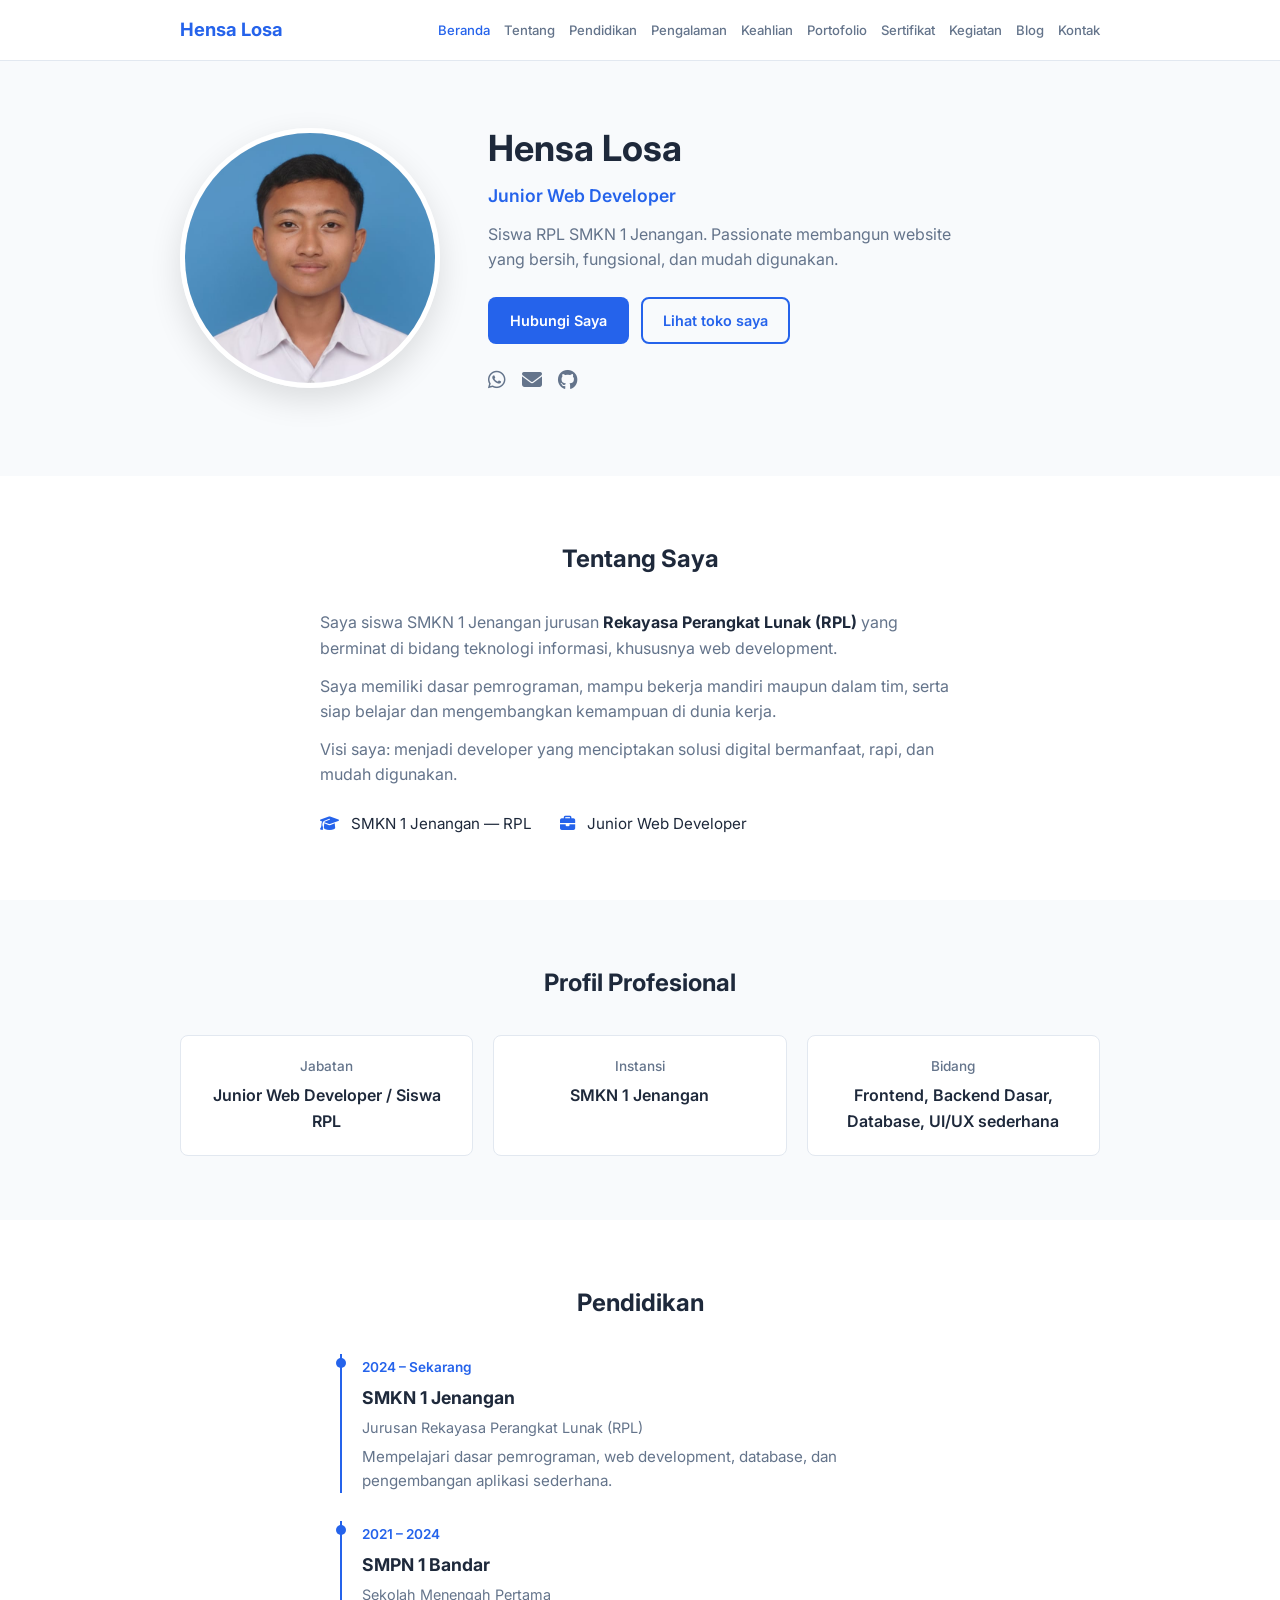
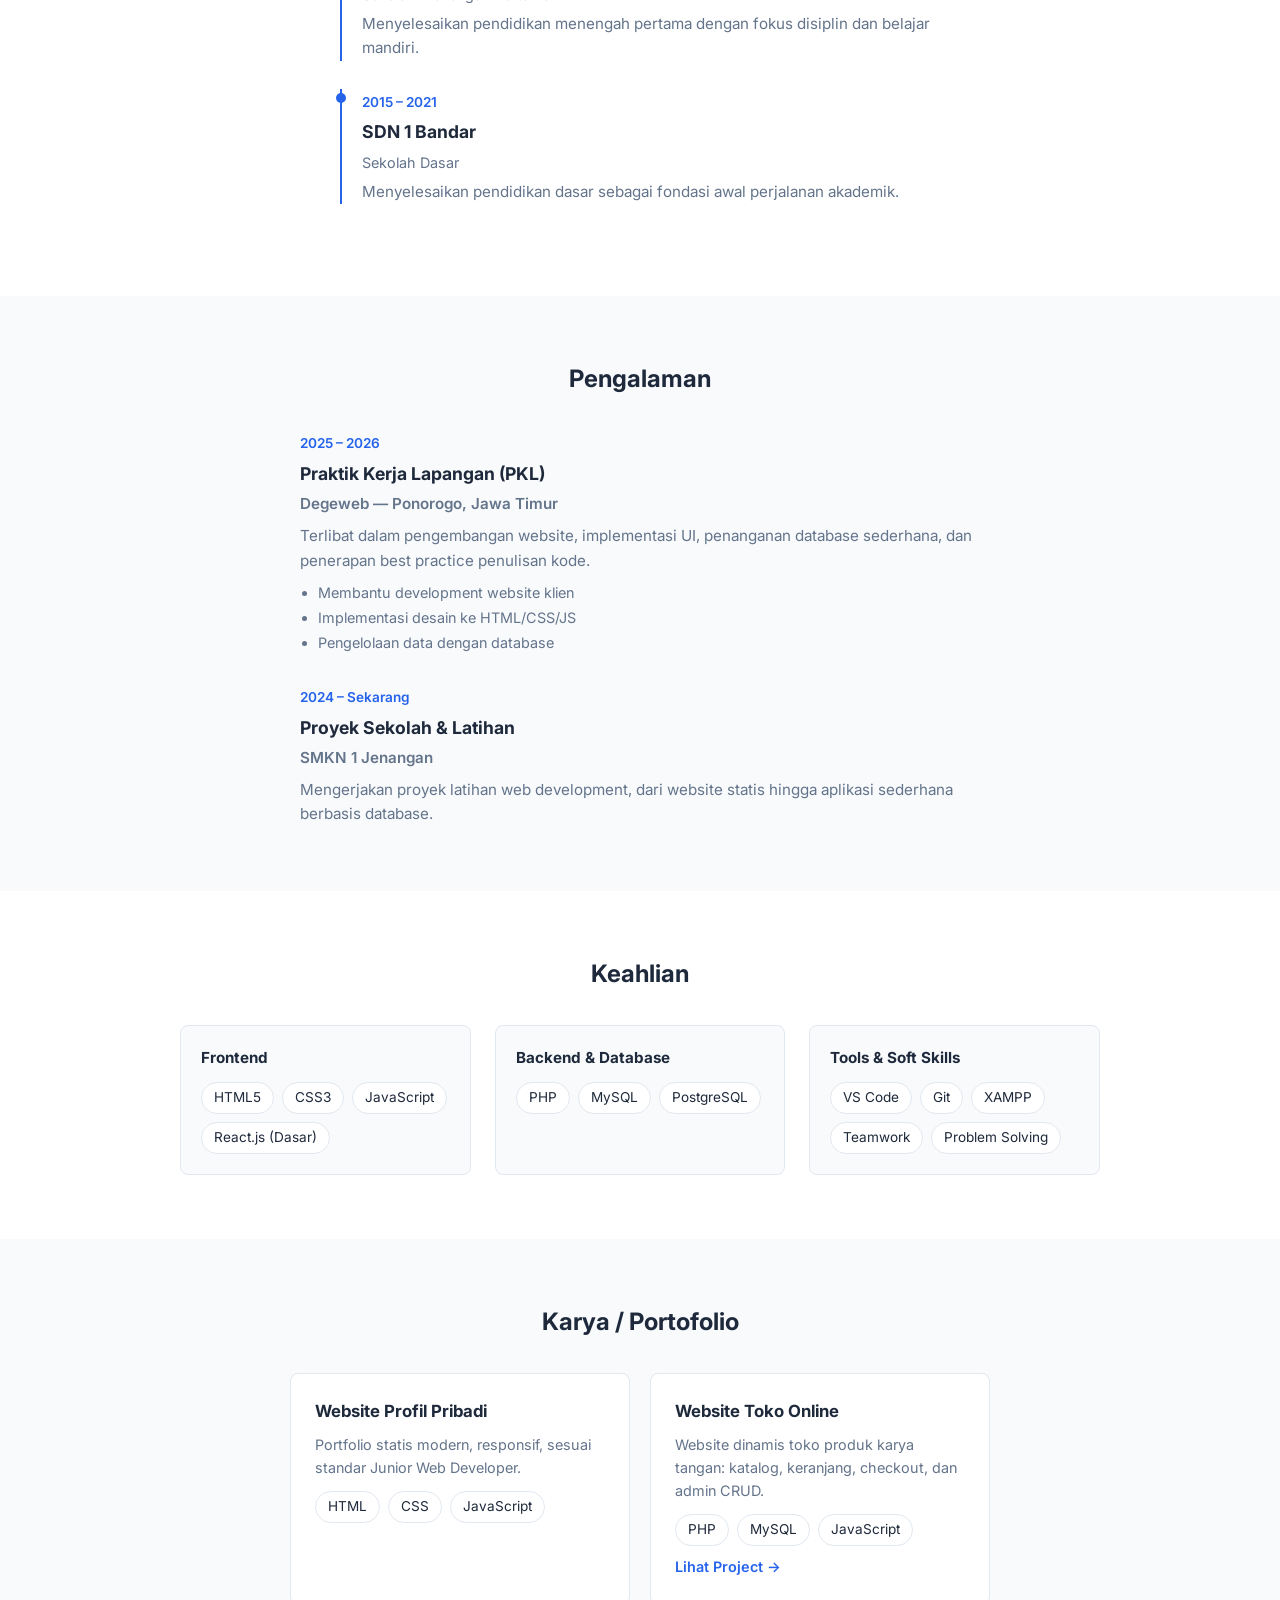
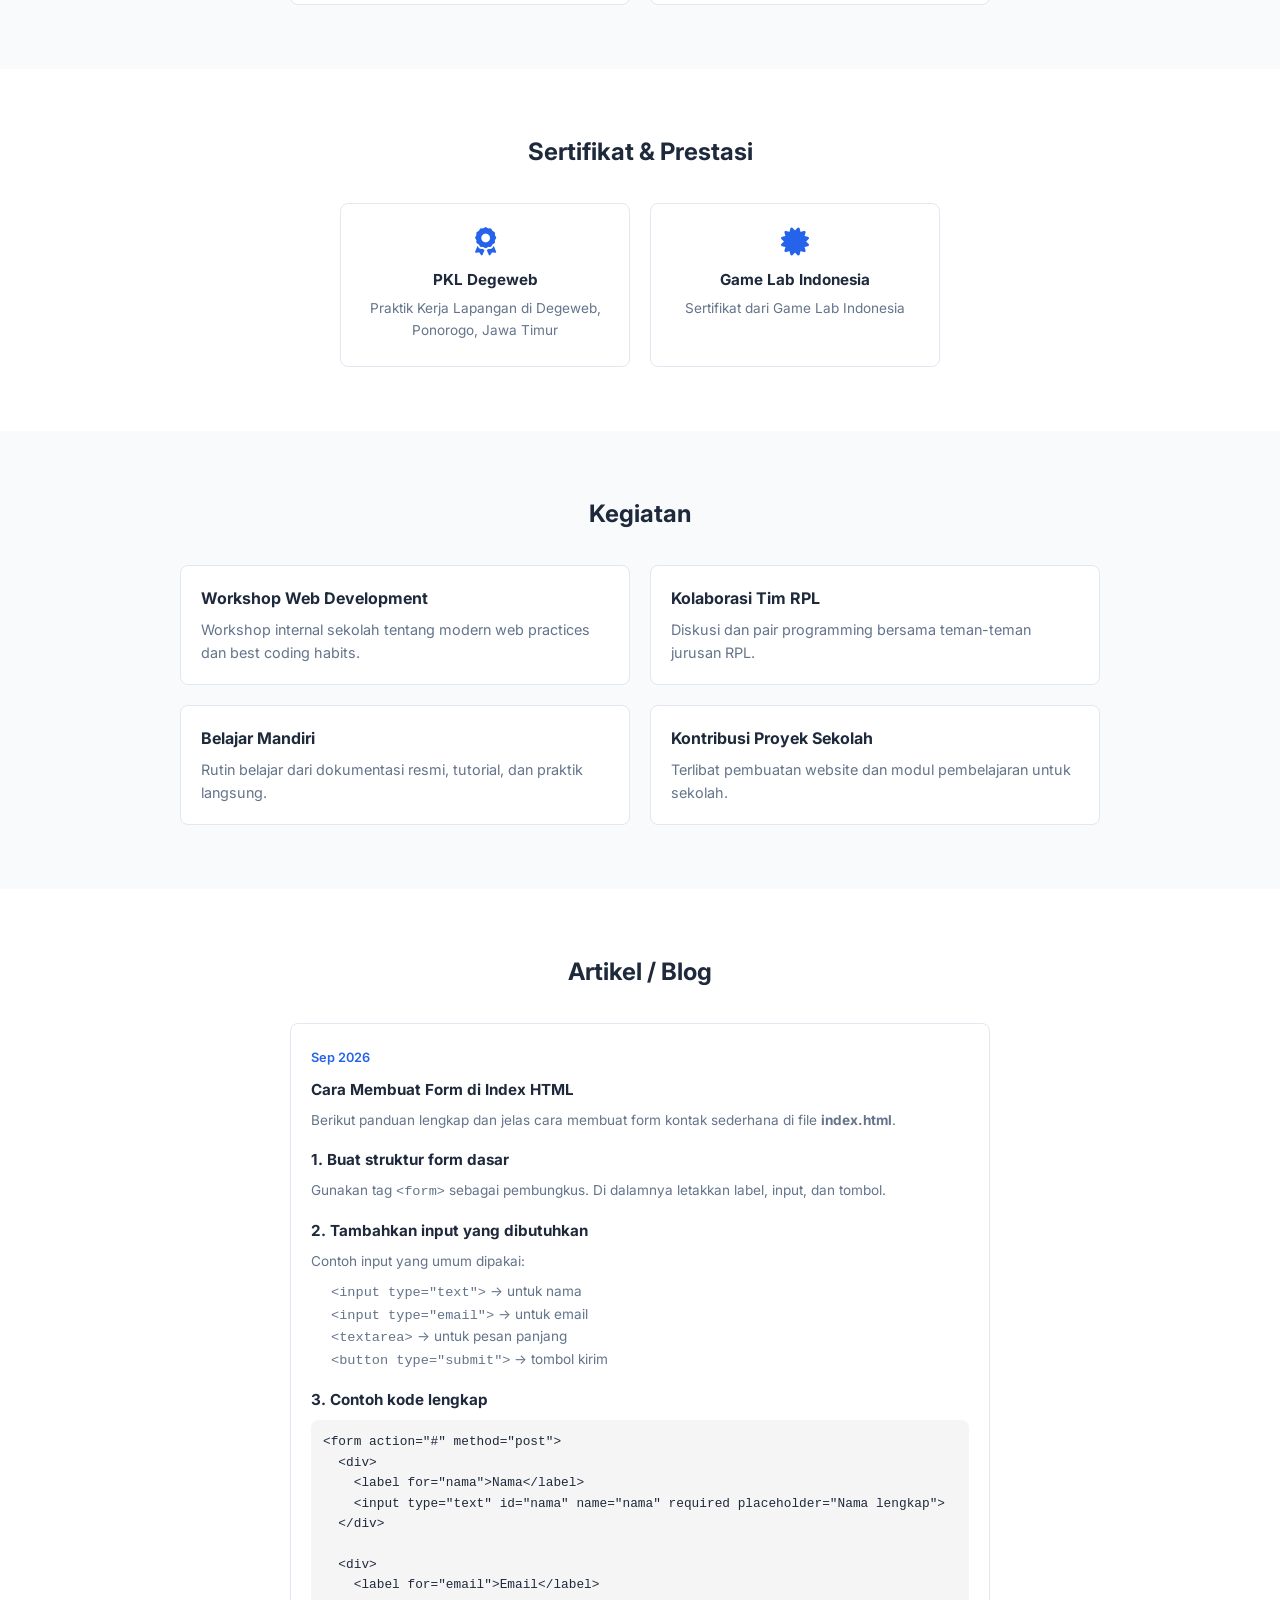
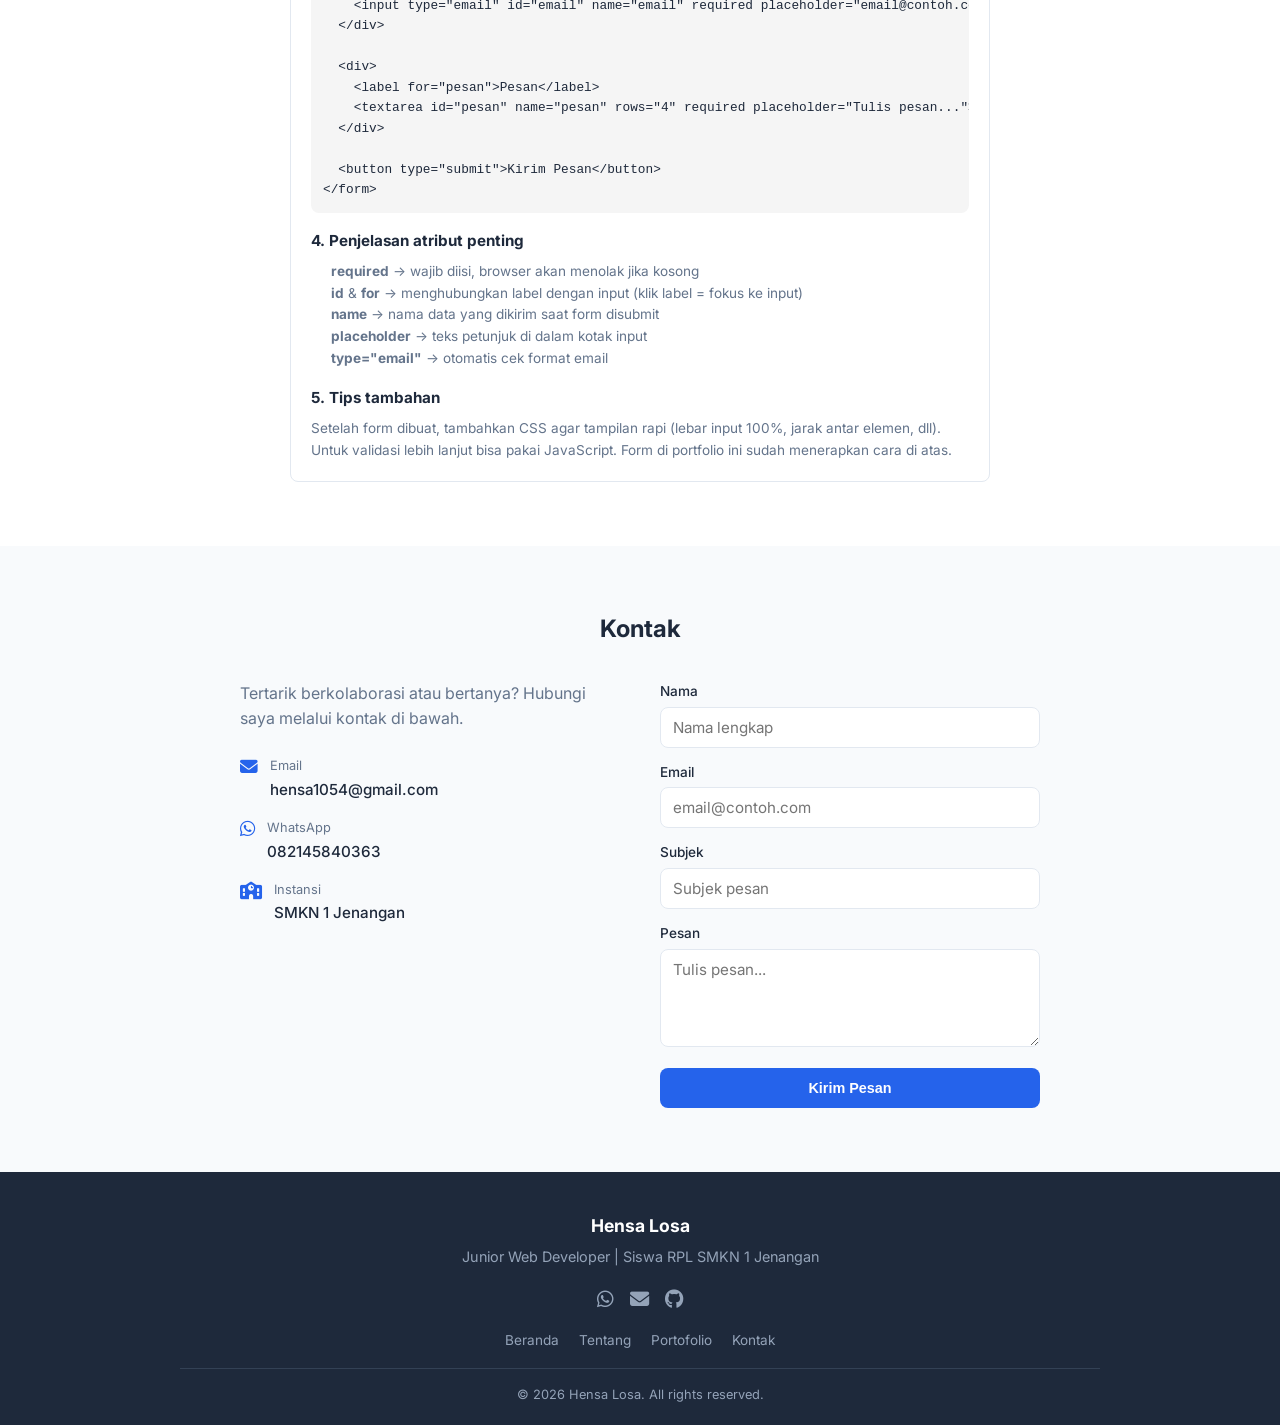
==== commit 2a43c4df: "Update index.html" ====
--- a/index.html
+++ b/index.html
@@ -357,58 +357,6 @@
         </div>
     </section>
 
-    <!-- Kontak -->
-    <section class="section section-alt" id="kontak">
-        <div class="container">
-            <h2 class="section-title">Kontak</h2>
-            <div class="contact-wrapper">
-                <div class="contact-info">
-                    <p>Tertarik berkolaborasi atau bertanya? Hubungi saya melalui kontak di bawah.</p>
-                    <div class="contact-item">
-                        <i class="fas fa-envelope"></i>
-                        <div>
-                            <span>Email</span>
-                            <a href="mailto:hensa1054@gmail.com">hensa1054@gmail.com</a>
-                        </div>
-                    </div>
-                    <div class="contact-item">
-                        <i class="fab fa-whatsapp"></i>
-                        <div>
-                            <span>WhatsApp</span>
-                            <a href="https://wa.me/6282145840363" target="_blank">082145840363</a>
-                        </div>
-                    </div>
-                    <div class="contact-item">
-                        <i class="fas fa-school"></i>
-                        <div>
-                            <span>Instansi</span>
-                            <p>SMKN 1 Jenangan</p>
-                        </div>
-                    </div>
-                </div>
-                <form class="contact-form" id="contact-form">
-                    <div class="form-group">
-                        <label for="name">Nama</label>
-                        <input type="text" id="name" name="name" required placeholder="Nama lengkap">
-                    </div>
-                    <div class="form-group">
-                        <label for="email">Email</label>
-                        <input type="email" id="email" name="email" required placeholder="email@contoh.com">
-                    </div>
-                    <div class="form-group">
-                        <label for="subject">Subjek</label>
-                        <input type="text" id="subject" name="subject" required placeholder="Subjek pesan">
-                    </div>
-                    <div class="form-group">
-                        <label for="message">Pesan</label>
-                        <textarea id="message" name="message" rows="4" required placeholder="Tulis pesan..."></textarea>
-                    </div>
-                    <button type="submit" class="btn btn-primary btn-full">Kirim Pesan</button>
-                </form>
-            </div>
-        </div>
-    </section>
-
     <!-- Footer -->
     <footer class="footer">
         <div class="container">
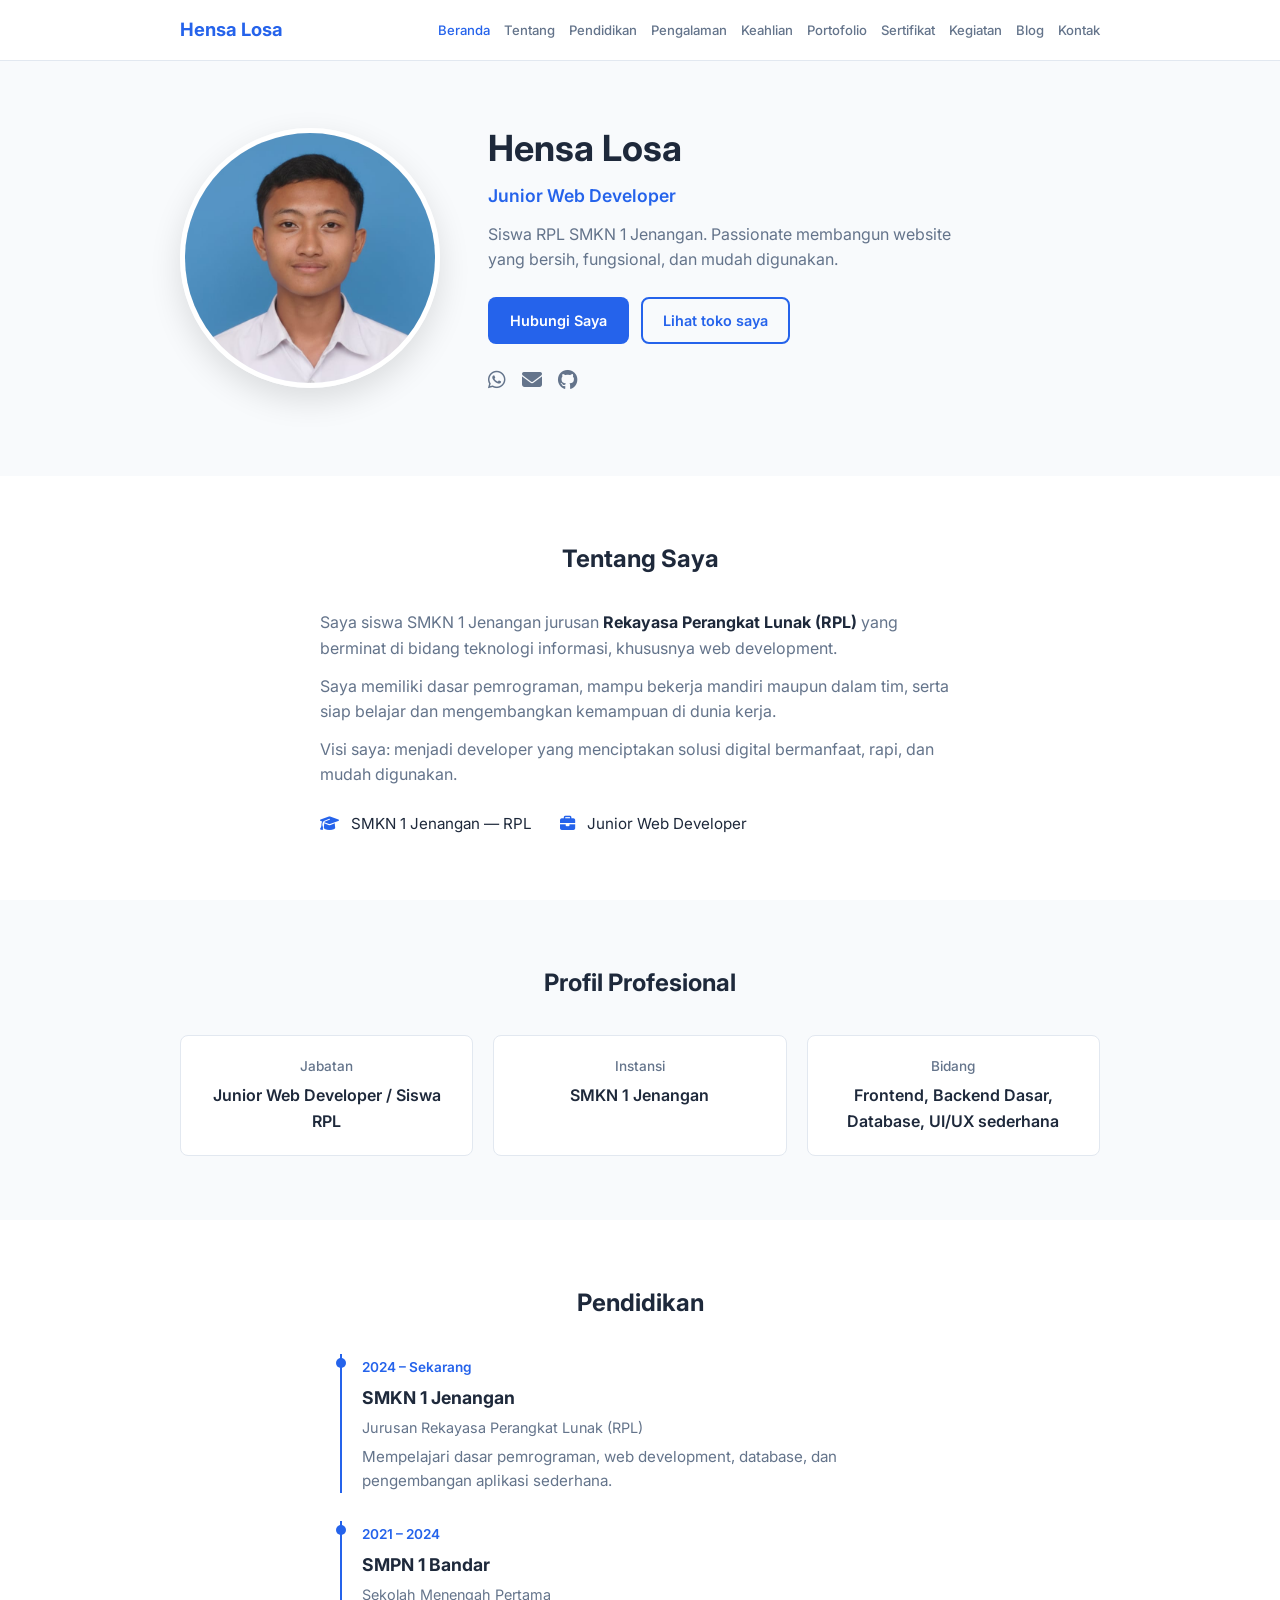
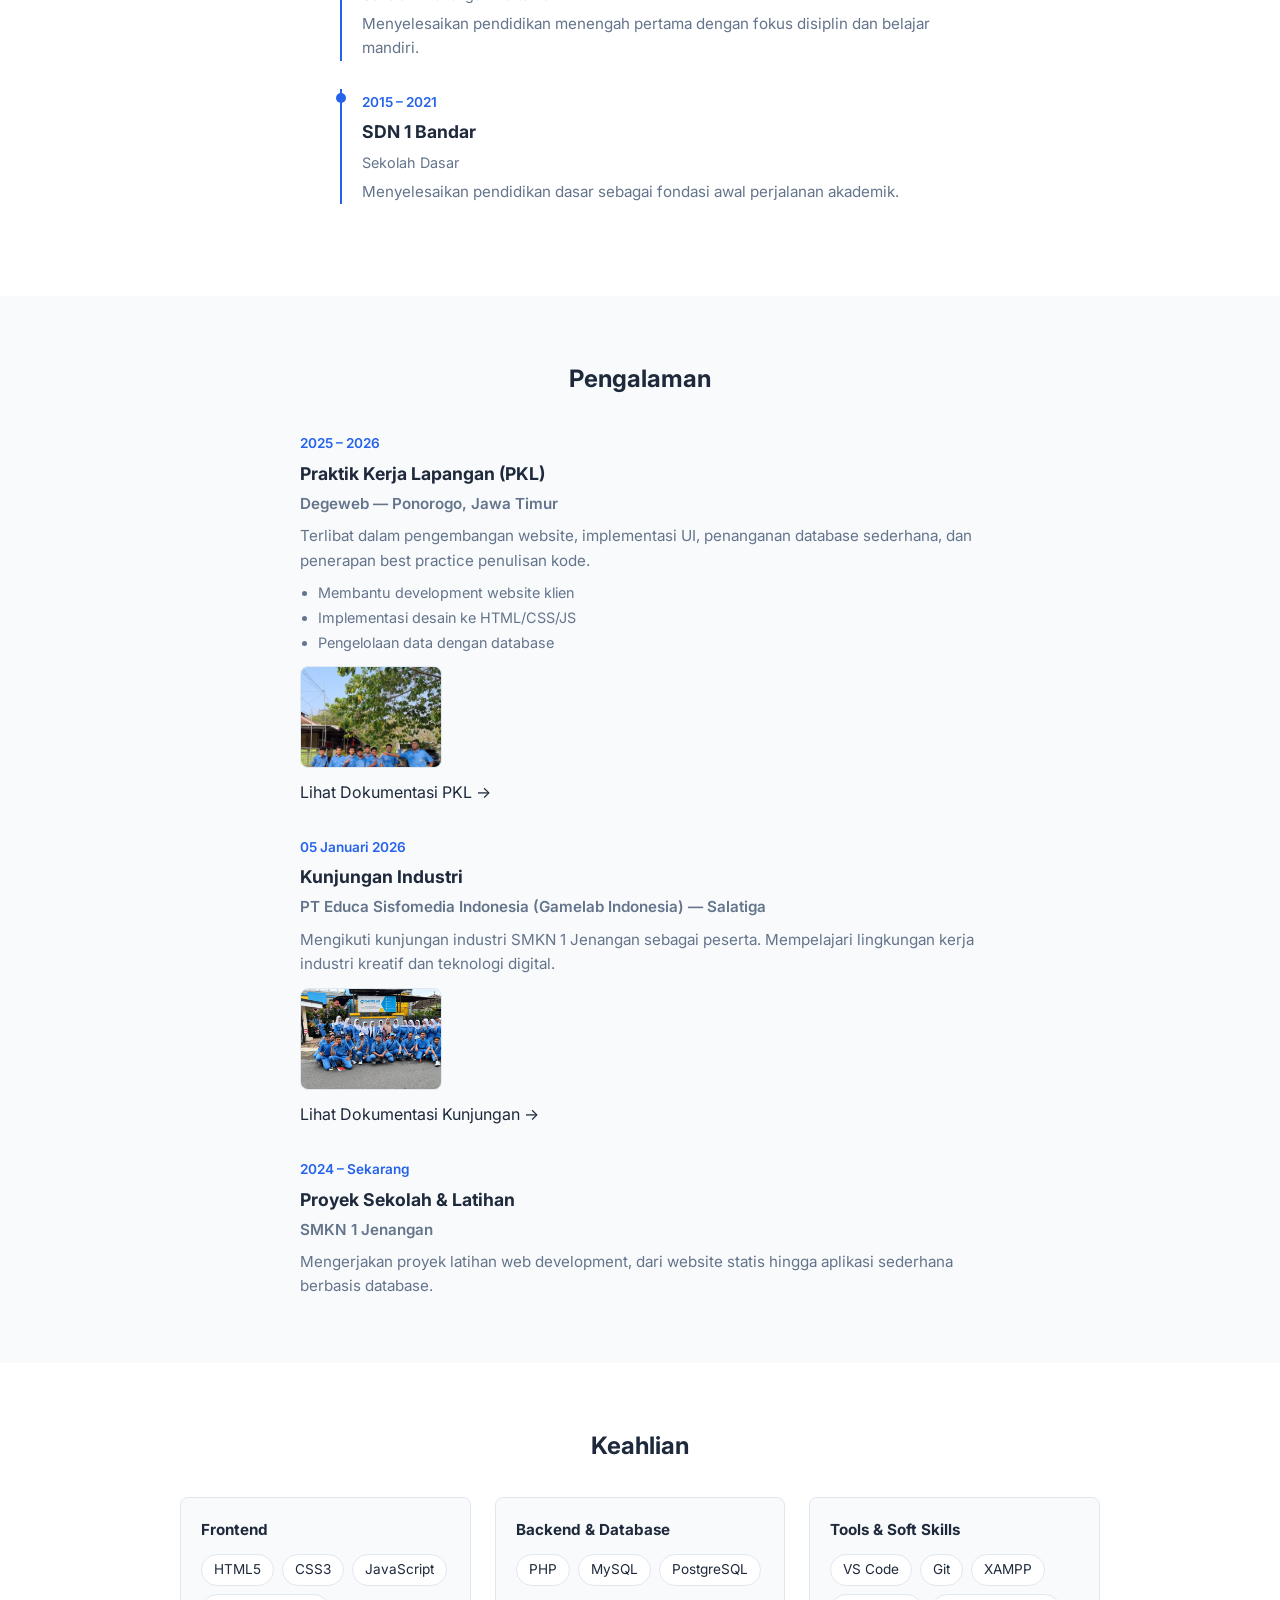
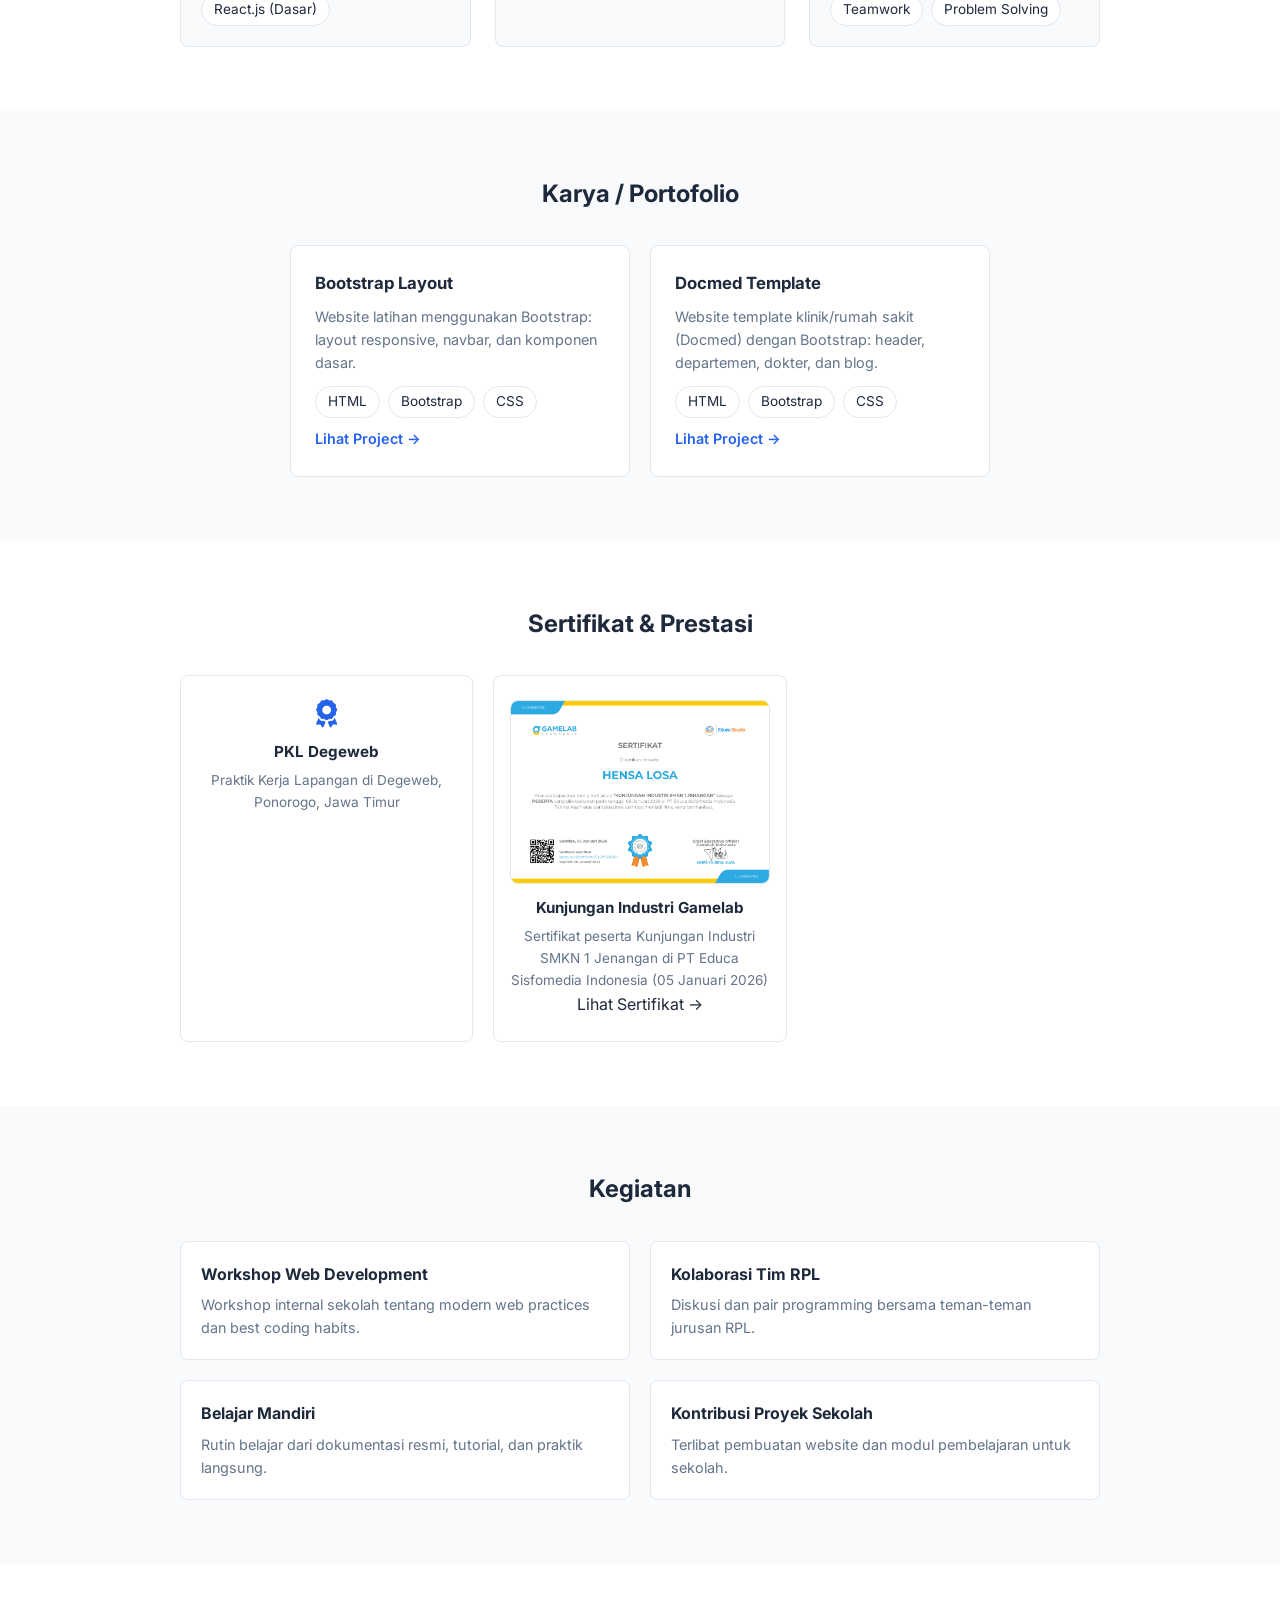
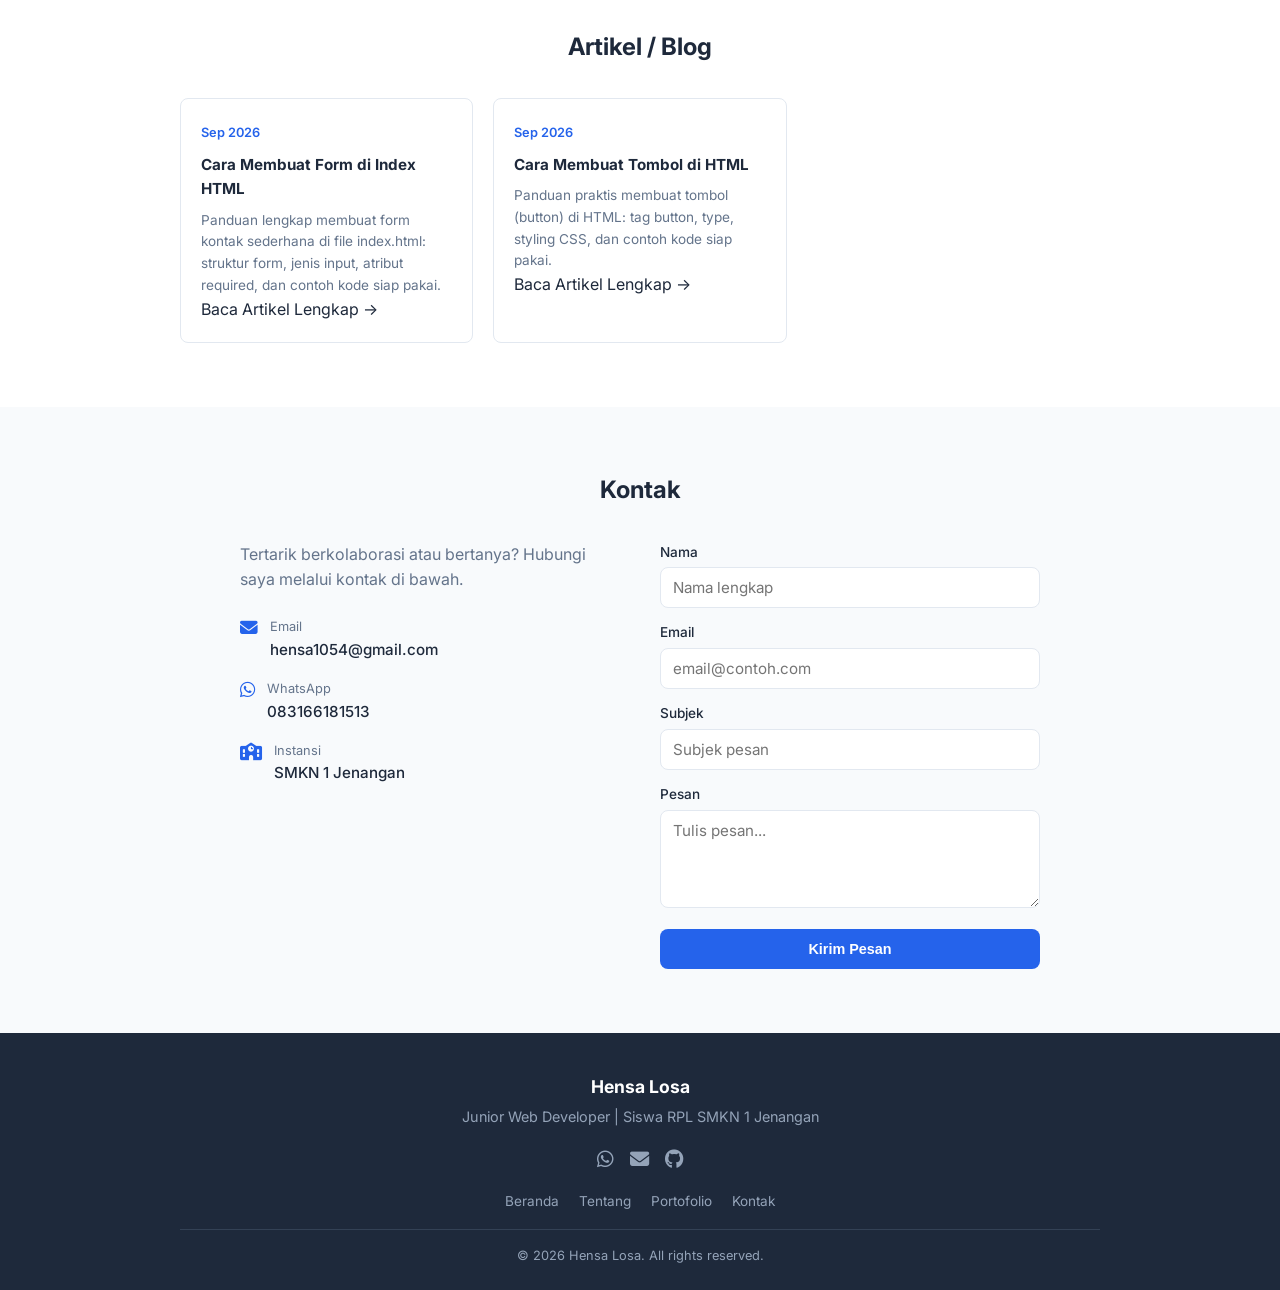
==== commit 2ad736e4: "Add files via upload" ====
--- a/index.html
+++ b/index.html
@@ -49,7 +49,7 @@
                     <a href="https://rajut.mahpawon.my.id/" class="btn btn-outline" target="_blank">Lihat toko saya</a>
                 </div>
                 <div class="hero-social">
-                    <a href="https://wa.me/6282145840363" target="_blank" aria-label="WhatsApp"><i class="fab fa-whatsapp"></i></a>
+                    <a href="https://wa.me/6283166181513" target="_blank" aria-label="WhatsApp"><i class="fab fa-whatsapp"></i></a>
                     <a href="mailto:hensa1054@gmail.com" aria-label="Email"><i class="fas fa-envelope"></i></a>
                     <a href="#" aria-label="GitHub"><i class="fab fa-github"></i></a>
                 </div>
@@ -136,6 +136,24 @@
                         <li>Implementasi desain ke HTML/CSS/JS</li>
                         <li>Pengelolaan data dengan database</li>
                     </ul>
+                    <div class="doc-thumbs">
+                        <a href="dokumentasi.html#pkl" title="Dokumentasi PKL">
+                            <img src="assets/dokumentasi-pkl.jpg" alt="Dokumentasi PKL">
+                        </a>
+                    </div>
+                    <a href="dokumentasi.html#pkl" class="link">Lihat Dokumentasi PKL →</a>
+                </div>
+                <div class="exp-item">
+                    <span class="date">05 Januari 2026</span>
+                    <h3>Kunjungan Industri</h3>
+                    <p class="company">PT Educa Sisfomedia Indonesia (Gamelab Indonesia) — Salatiga</p>
+                    <p>Mengikuti kunjungan industri SMKN 1 Jenangan sebagai peserta. Mempelajari lingkungan kerja industri kreatif dan teknologi digital.</p>
+                    <div class="doc-thumbs">
+                        <a href="dokumentasi.html#kunjungan" title="Dokumentasi Kunjungan Industri">
+                            <img src="assets/dokumentasi-kunjungan.jpg" alt="Dokumentasi Kunjungan Industri Gamelab">
+                        </a>
+                    </div>
+                    <a href="dokumentasi.html#kunjungan" class="link">Lihat Dokumentasi Kunjungan →</a>
                 </div>
                 <div class="exp-item">
                     <span class="date">2024 – Sekarang</span>
@@ -183,40 +201,44 @@
         </div>
     </section>
 
-    <!-- Portofolio (2 saja) -->
+    <!-- Portofolio -->
     <section class="section section-alt" id="portofolio">
         <div class="container">
             <h2 class="section-title">Karya / Portofolio</h2>
             <div class="portfolio-grid portfolio-two">
                 <div class="portfolio-card">
-                    <h3>Website Profil Pribadi</h3>
-                    <p>Portfolio statis modern, responsif, sesuai standar Junior Web Developer.</p>
-                    <div class="tags"><span>HTML</span><span>CSS</span><span>JavaScript</span></div>
+                    <h3> Bootstrap Layout</h3>
+                    <p>Website latihan menggunakan Bootstrap: layout responsive, navbar, dan komponen dasar.</p>
+                    <div class="tags"><span>HTML</span><span>Bootstrap</span><span>CSS</span></div>
+                    <a href="projects/tugas-22-bs/index.html" target="_blank" class="link">Lihat Project →</a>
                 </div>
                 <div class="portfolio-card">
-                    <h3>Website Toko Online</h3>
-                    <p>Website dinamis toko produk karya tangan: katalog, keranjang, checkout, dan admin CRUD.</p>
-                    <div class="tags"><span>PHP</span><span>MySQL</span><span>JavaScript</span></div>
-                    <a href="#" class="link">Lihat Project →</a>
-                </div>
-            </div>
-        </div>
-    </section>
-
-    <!-- Sertifikat (PKL + Game Lab Indonesia) -->
+                    <h3> Docmed Template</h3>
+                    <p>Website template klinik/rumah sakit (Docmed) dengan Bootstrap: header, departemen, dokter, dan blog.</p>
+                    <div class="tags"><span>HTML</span><span>Bootstrap</span><span>CSS</span></div>
+                    <a href="projects/tugas-23-docmed/index.html" target="_blank" class="link">Lihat Project →</a>
+                </div>
+            </div>
+        </div>
+    </section>
+
+    <!-- Sertifikat -->
     <section class="section" id="sertifikat">
         <div class="container">
             <h2 class="section-title">Sertifikat & Prestasi</h2>
-            <div class="cert-grid cert-two">
+            <div class="cert-grid">
                 <div class="cert-card">
                     <i class="fas fa-award"></i>
                     <h3>PKL Degeweb</h3>
                     <p>Praktik Kerja Lapangan di Degeweb, Ponorogo, Jawa Timur</p>
                 </div>
-                <div class="cert-card">
-                    <i class="fas fa-certificate"></i>
-                    <h3>Game Lab Indonesia</h3>
-                    <p>Sertifikat dari Game Lab Indonesia</p>
+                <div class="cert-card cert-with-img">
+                    <a href="assets/sertifikat-gamelab.png" target="_blank" title="Lihat sertifikat">
+                        <img src="assets/sertifikat-gamelab.png" alt="Sertifikat Gamelab Indonesia">
+                    </a>
+                    <h3>Kunjungan Industri Gamelab</h3>
+                    <p>Sertifikat peserta Kunjungan Industri SMKN 1 Jenangan di PT Educa Sisfomedia Indonesia (05 Januari 2026)</p>
+                    <a href="assets/sertifikat-gamelab.png" target="_blank" class="link">Lihat Sertifikat →</a>
                 </div>
             </div>
         </div>
@@ -251,55 +273,19 @@
     <section class="section" id="blog">
         <div class="container">
             <h2 class="section-title">Artikel / Blog</h2>
-            <div class="blog-grid" style="grid-template-columns: 1fr;">
-                <article class="blog-card" style="max-width: 700px; margin: 0 auto;">
+            <div class="blog-grid">
+                <article class="blog-card">
                     <span class="date">Sep 2026</span>
                     <h3>Cara Membuat Form di Index HTML</h3>
-                    <p>Berikut panduan lengkap dan jelas cara membuat form kontak sederhana di file <strong>index.html</strong>.</p>
-                    
-                    <h4 style="margin: 16px 0 8px; font-size: 0.95rem;">1. Buat struktur form dasar</h4>
-                    <p>Gunakan tag <code>&lt;form&gt;</code> sebagai pembungkus. Di dalamnya letakkan label, input, dan tombol.</p>
-                    
-                    <h4 style="margin: 16px 0 8px; font-size: 0.95rem;">2. Tambahkan input yang dibutuhkan</h4>
-                    <p>Contoh input yang umum dipakai:</p>
-                    <ul style="margin: 8px 0 8px 20px; font-size: 0.85rem; color: var(--text-light);">
-                        <li><code>&lt;input type="text"&gt;</code> → untuk nama</li>
-                        <li><code>&lt;input type="email"&gt;</code> → untuk email</li>
-                        <li><code>&lt;textarea&gt;</code> → untuk pesan panjang</li>
-                        <li><code>&lt;button type="submit"&gt;</code> → tombol kirim</li>
-                    </ul>
-                    
-                    <h4 style="margin: 16px 0 8px; font-size: 0.95rem;">3. Contoh kode lengkap</h4>
-                    <pre style="background: #f5f5f5; padding: 12px; border-radius: 8px; font-size: 0.8rem; overflow-x: auto; margin: 8px 0;"><code>&lt;form action="#" method="post"&gt;
-  &lt;div&gt;
-    &lt;label for="nama"&gt;Nama&lt;/label&gt;
-    &lt;input type="text" id="nama" name="nama" required placeholder="Nama lengkap"&gt;
-  &lt;/div&gt;
-
-  &lt;div&gt;
-    &lt;label for="email"&gt;Email&lt;/label&gt;
-    &lt;input type="email" id="email" name="email" required placeholder="email@contoh.com"&gt;
-  &lt;/div&gt;
-
-  &lt;div&gt;
-    &lt;label for="pesan"&gt;Pesan&lt;/label&gt;
-    &lt;textarea id="pesan" name="pesan" rows="4" required placeholder="Tulis pesan..."&gt;&lt;/textarea&gt;
-  &lt;/div&gt;
-
-  &lt;button type="submit"&gt;Kirim Pesan&lt;/button&gt;
-&lt;/form&gt;</code></pre>
-                    
-                    <h4 style="margin: 16px 0 8px; font-size: 0.95rem;">4. Penjelasan atribut penting</h4>
-                    <ul style="margin: 8px 0 8px 20px; font-size: 0.85rem; color: var(--text-light);">
-                        <li><strong>required</strong> → wajib diisi, browser akan menolak jika kosong</li>
-                        <li><strong>id</strong> &amp; <strong>for</strong> → menghubungkan label dengan input (klik label = fokus ke input)</li>
-                        <li><strong>name</strong> → nama data yang dikirim saat form disubmit</li>
-                        <li><strong>placeholder</strong> → teks petunjuk di dalam kotak input</li>
-                        <li><strong>type="email"</strong> → otomatis cek format email</li>
-                    </ul>
-                    
-                    <h4 style="margin: 16px 0 8px; font-size: 0.95rem;">5. Tips tambahan</h4>
-                    <p>Setelah form dibuat, tambahkan CSS agar tampilan rapi (lebar input 100%, jarak antar elemen, dll). Untuk validasi lebih lanjut bisa pakai JavaScript. Form di portfolio ini sudah menerapkan cara di atas.</p>
+                    <p>Panduan lengkap membuat form kontak sederhana di file index.html: struktur form, jenis input, atribut required, dan contoh kode siap pakai.</p>
+                    <a href="artikel.html" class="link">Baca Artikel Lengkap →</a>
+                </article>
+               
+                <article class="blog-card">
+                    <span class="date">Sep 2026</span>
+                    <h3>Cara Membuat Tombol di HTML</h3>
+                    <p>Panduan praktis membuat tombol (button) di HTML: tag button, type, styling CSS, dan contoh kode siap pakai.</p>
+                    <a href="artikel-tombol.html" class="link">Baca Artikel Lengkap →</a>
                 </article>
             </div>
         </div>
@@ -323,7 +309,7 @@
                         <i class="fab fa-whatsapp"></i>
                         <div>
                             <span>WhatsApp</span>
-                            <a href="https://wa.me/6282145840363" target="_blank">082145840363</a>
+                            <a href="https://wa.me/6283166181513" target="_blank">083166181513</a>
                         </div>
                     </div>
                     <div class="contact-item">
@@ -363,7 +349,7 @@
             <p class="footer-name">Hensa Losa</p>
             <p class="footer-desc">Junior Web Developer | Siswa RPL SMKN 1 Jenangan</p>
             <div class="footer-social">
-                <a href="https://wa.me/6282145840363" target="_blank" aria-label="WhatsApp"><i class="fab fa-whatsapp"></i></a>
+                <a href="https://wa.me/6283166181513" target="_blank" aria-label="WhatsApp"><i class="fab fa-whatsapp"></i></a>
                 <a href="mailto:hensa1054@gmail.com" aria-label="Email"><i class="fas fa-envelope"></i></a>
                 <a href="#" aria-label="GitHub"><i class="fab fa-github"></i></a>
             </div>
--- a/css/style.css
+++ b/css/style.css
@@ -816,3 +816,110 @@
         grid-template-columns: 1fr;
     }
 }
+
+/* ===== Dokumentasi thumbs ===== */
+.doc-thumbs {
+    display: flex;
+    gap: 12px;
+    margin: 12px 0;
+    flex-wrap: wrap;
+}
+.doc-thumbs a {
+    display: block;
+    border-radius: 8px;
+    overflow: hidden;
+    border: 1px solid var(--border);
+    transition: transform 0.2s, box-shadow 0.2s;
+}
+.doc-thumbs a:hover {
+    transform: scale(1.03);
+    box-shadow: 0 4px 12px rgba(0,0,0,0.12);
+}
+.doc-thumbs img {
+    width: 140px;
+    height: 100px;
+    object-fit: cover;
+    display: block;
+}
+
+/* ===== Sertifikat dengan gambar ===== */
+.cert-with-img img {
+    width: 100%;
+    max-height: 200px;
+    object-fit: contain;
+    border-radius: 8px;
+    margin-bottom: 12px;
+    border: 1px solid var(--border);
+    background: #f9f9f9;
+}
+.cert-with-img a img:hover {
+    opacity: 0.9;
+}
+
+/* ===== Halaman dokumentasi & artikel ===== */
+.page-header {
+    padding: 40px 0 20px;
+    text-align: center;
+}
+.page-header h1 {
+    font-size: 1.6rem;
+    margin-bottom: 8px;
+}
+.page-header p {
+    color: var(--text-light);
+}
+.doc-gallery {
+    display: grid;
+    grid-template-columns: repeat(auto-fit, minmax(280px, 1fr));
+    gap: 20px;
+    margin: 24px 0 40px;
+}
+.doc-gallery figure {
+    margin: 0;
+    border: 1px solid var(--border);
+    border-radius: var(--radius);
+    overflow: hidden;
+    background: #fff;
+}
+.doc-gallery img {
+    width: 100%;
+    height: auto;
+    display: block;
+}
+.doc-gallery figcaption {
+    padding: 12px;
+    font-size: 0.85rem;
+    color: var(--text-light);
+}
+.article-body {
+    max-width: 720px;
+    margin: 0 auto 40px;
+    line-height: 1.7;
+}
+.article-body h3 {
+    margin: 24px 0 8px;
+    font-size: 1.1rem;
+}
+.article-body pre {
+    background: #f5f5f5;
+    padding: 14px;
+    border-radius: 8px;
+    font-size: 0.8rem;
+    overflow-x: auto;
+}
+.article-body code {
+    font-family: Consolas, Monaco, monospace;
+}
+.article-body ul {
+    margin: 8px 0 8px 20px;
+}
+.back-link {
+    display: inline-block;
+    margin-bottom: 16px;
+    color: var(--primary);
+    text-decoration: none;
+    font-weight: 500;
+}
+.back-link:hover {
+    text-decoration: underline;
+}
